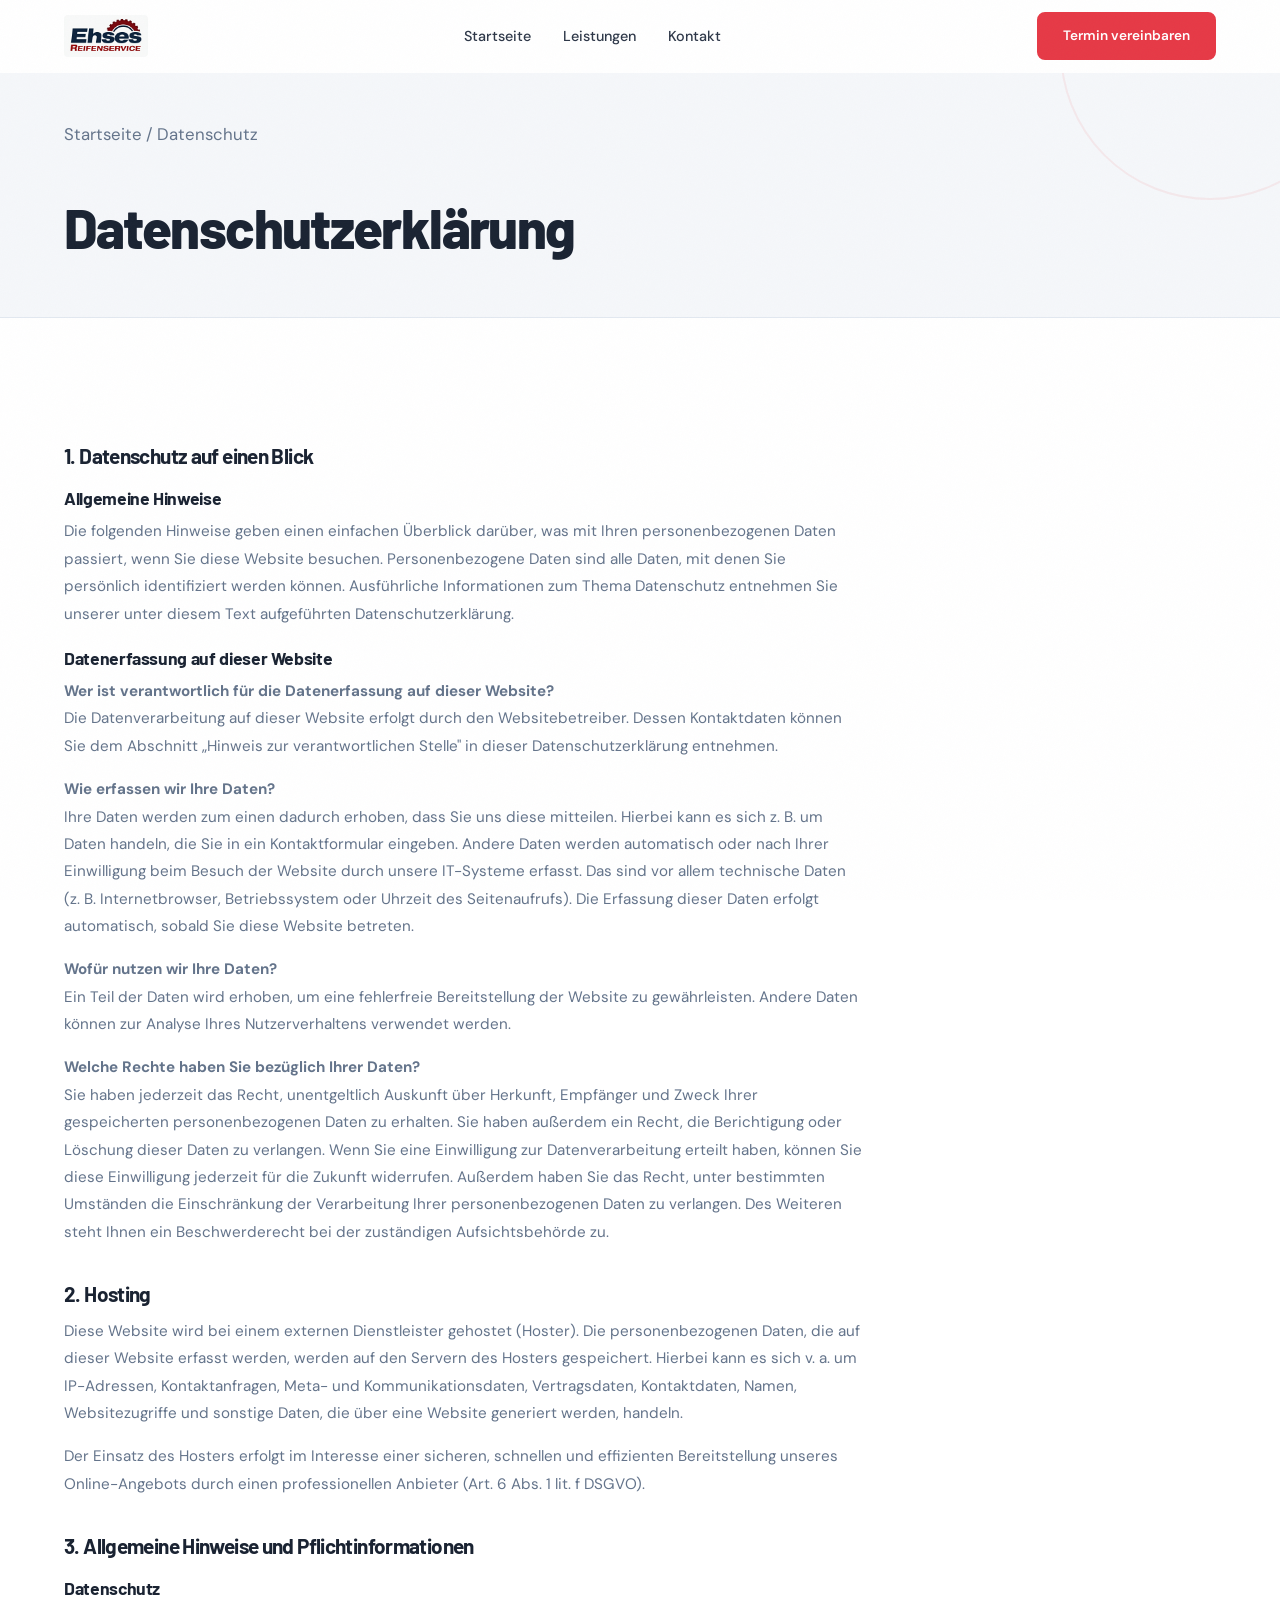
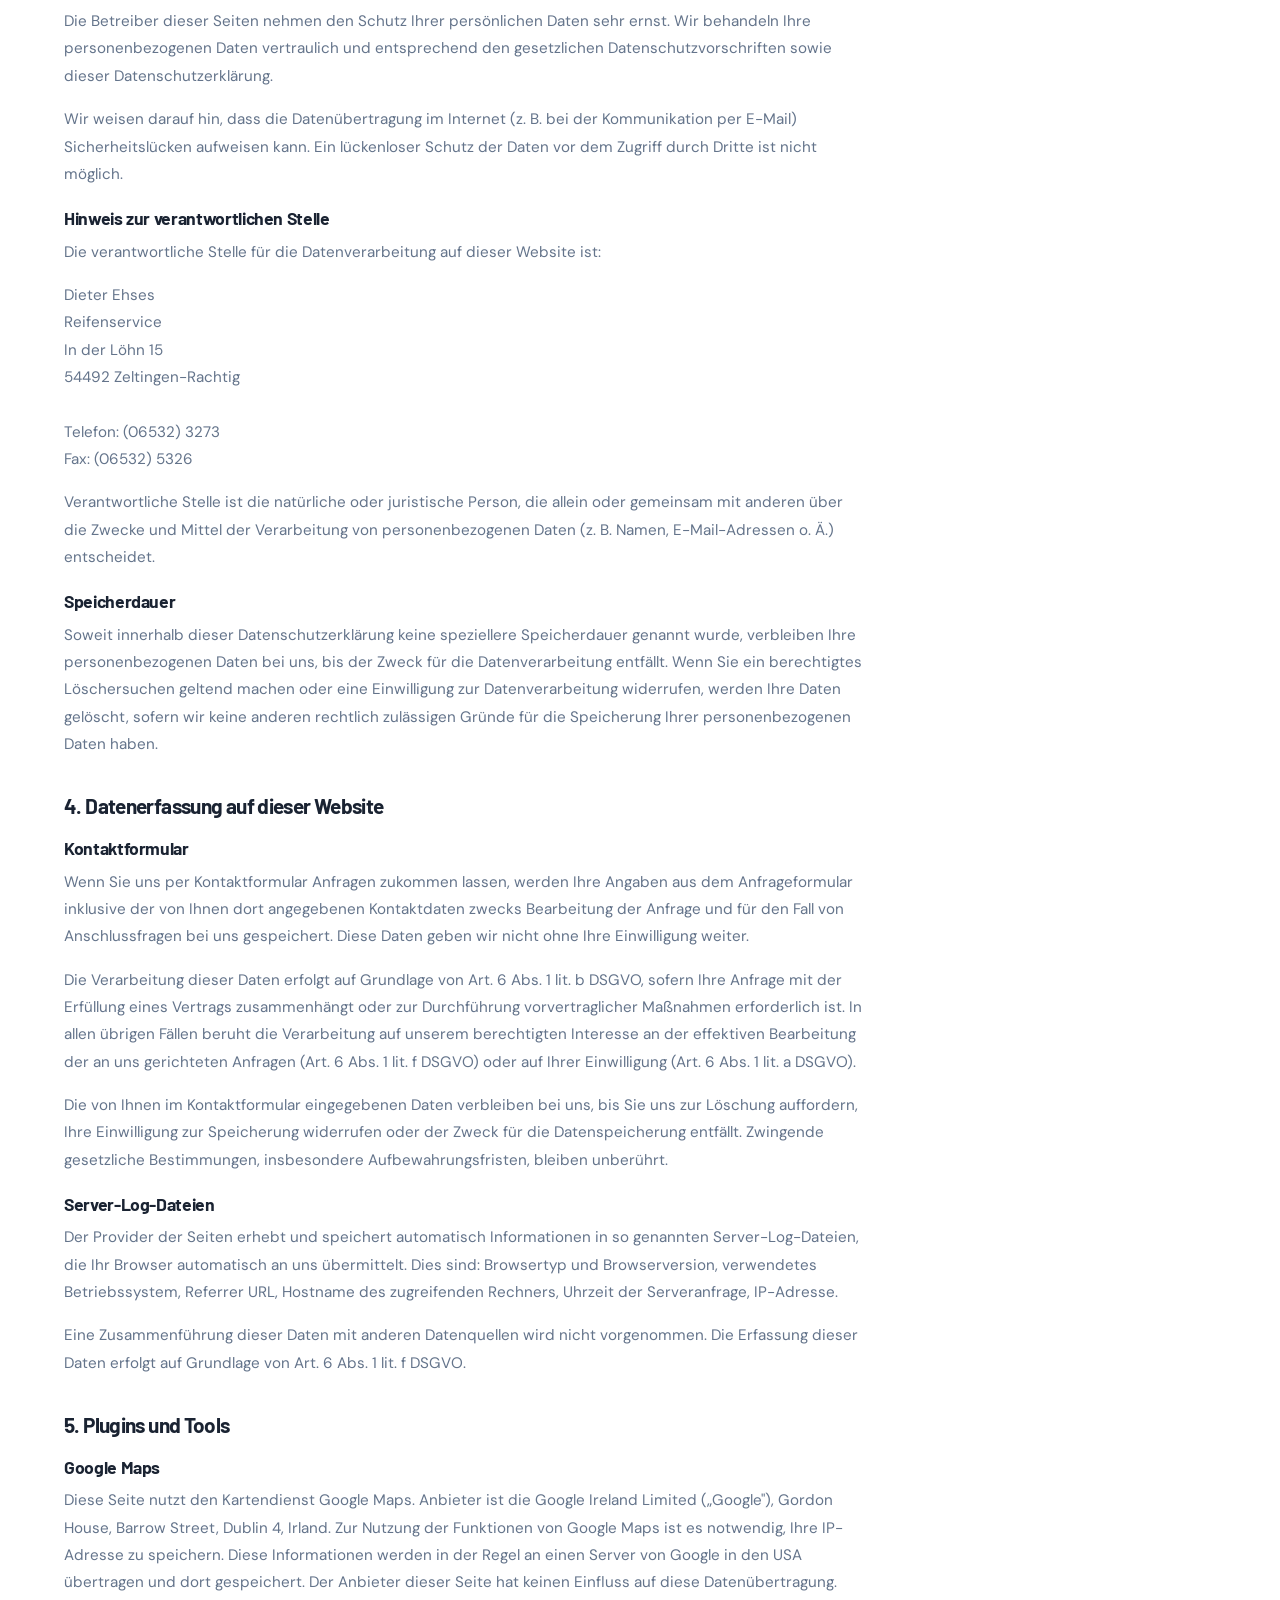
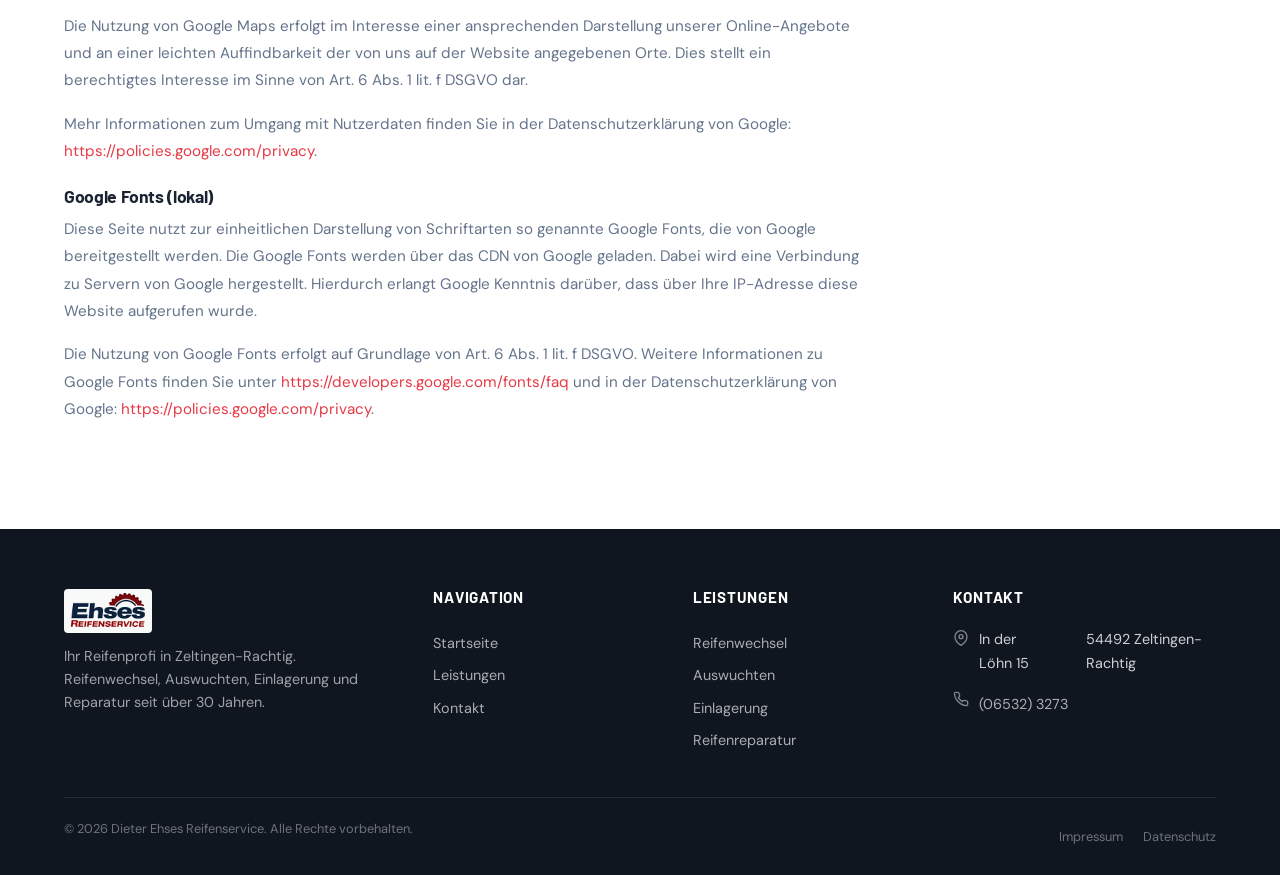
==== datenschutz.html @ b944e79a "UI polish: button shimmer, smooth FAQ accordion, back-to-top button, form focus states, CTA pulse, s" ====
<!DOCTYPE html>
<html lang="de">
<head>
    <meta charset="UTF-8">
    <meta name="viewport" content="width=device-width, initial-scale=1.0">
    <title>Datenschutz | Ehses Reifenservice</title>
    <meta name="description" content="Datenschutzerklärung von Ehses Reifenservice in Zeltingen-Rachtig.">
    <meta name="robots" content="noindex, follow">
    <link rel="canonical" href="https://ehses-reifenservice.vercel.app/datenschutz.html">
    <link rel="icon" type="image/png" href="images/ehses-reifenservice-favicon.png">
    <link rel="preconnect" href="https://fonts.googleapis.com">
    <link href="https://fonts.googleapis.com/css2?family=Barlow:wght@600;700;800&family=DM+Sans:ital,opsz,wght@0,9..40,300;0,9..40,400;0,9..40,500;0,9..40,600;0,9..40,700;1,9..40,400&display=swap" rel="stylesheet">
    <link rel="stylesheet" href="styles.css">
</head>
<body>
<div class="scroll-progress"></div>

<!-- Header -->
<header class="header" id="header">
    <div class="container">
        <a href="index.html" class="header-logo">
            <img src="images/ehses-reifenservice-logo.png" alt="Ehses Reifenservice" class="header-logo-img">
        </a>
        <nav class="nav" id="nav">
            <a href="index.html" class="nav-link">Startseite</a>
            <a href="leistungen.html" class="nav-link">Leistungen</a>
            <a href="kontakt.html" class="nav-link">Kontakt</a>
        </nav>
        <a href="kontakt.html" class="header-cta btn btn-accent">Termin vereinbaren</a>
        <button class="hamburger" id="hamburger" aria-label="Menü">
            <span></span><span></span><span></span>
        </button>
    </div>
</header>

<!-- Page Hero -->
<section class="page-hero">
    <div class="container">
        <p class="breadcrumb"><a href="index.html">Startseite</a> / Datenschutz</p>
        <span class="section-label">Rechtliches</span>
        <h1>Datenschutzerklärung</h1>
    </div>
</section>

<!-- Datenschutz Content -->
<section>
    <div class="container">
        <div class="legal-content fade-in">

            <h2>1. Datenschutz auf einen Blick</h2>
            <h3 style="font-size:1.1rem;margin-top:20px;">Allgemeine Hinweise</h3>
            <p>Die folgenden Hinweise geben einen einfachen Überblick darüber, was mit Ihren personenbezogenen Daten passiert, wenn Sie diese Website besuchen. Personenbezogene Daten sind alle Daten, mit denen Sie persönlich identifiziert werden können. Ausführliche Informationen zum Thema Datenschutz entnehmen Sie unserer unter diesem Text aufgeführten Datenschutzerklärung.</p>

            <h3 style="font-size:1.1rem;margin-top:20px;">Datenerfassung auf dieser Website</h3>
            <p><strong>Wer ist verantwortlich für die Datenerfassung auf dieser Website?</strong><br>
            Die Datenverarbeitung auf dieser Website erfolgt durch den Websitebetreiber. Dessen Kontaktdaten können Sie dem Abschnitt „Hinweis zur verantwortlichen Stelle" in dieser Datenschutzerklärung entnehmen.</p>
            <p><strong>Wie erfassen wir Ihre Daten?</strong><br>
            Ihre Daten werden zum einen dadurch erhoben, dass Sie uns diese mitteilen. Hierbei kann es sich z.&nbsp;B. um Daten handeln, die Sie in ein Kontaktformular eingeben. Andere Daten werden automatisch oder nach Ihrer Einwilligung beim Besuch der Website durch unsere IT-Systeme erfasst. Das sind vor allem technische Daten (z.&nbsp;B. Internetbrowser, Betriebssystem oder Uhrzeit des Seitenaufrufs). Die Erfassung dieser Daten erfolgt automatisch, sobald Sie diese Website betreten.</p>
            <p><strong>Wofür nutzen wir Ihre Daten?</strong><br>
            Ein Teil der Daten wird erhoben, um eine fehlerfreie Bereitstellung der Website zu gewährleisten. Andere Daten können zur Analyse Ihres Nutzerverhaltens verwendet werden.</p>
            <p><strong>Welche Rechte haben Sie bezüglich Ihrer Daten?</strong><br>
            Sie haben jederzeit das Recht, unentgeltlich Auskunft über Herkunft, Empfänger und Zweck Ihrer gespeicherten personenbezogenen Daten zu erhalten. Sie haben außerdem ein Recht, die Berichtigung oder Löschung dieser Daten zu verlangen. Wenn Sie eine Einwilligung zur Datenverarbeitung erteilt haben, können Sie diese Einwilligung jederzeit für die Zukunft widerrufen. Außerdem haben Sie das Recht, unter bestimmten Umständen die Einschränkung der Verarbeitung Ihrer personenbezogenen Daten zu verlangen. Des Weiteren steht Ihnen ein Beschwerderecht bei der zuständigen Aufsichtsbehörde zu.</p>

            <h2>2. Hosting</h2>
            <p>Diese Website wird bei einem externen Dienstleister gehostet (Hoster). Die personenbezogenen Daten, die auf dieser Website erfasst werden, werden auf den Servern des Hosters gespeichert. Hierbei kann es sich v.&nbsp;a. um IP-Adressen, Kontaktanfragen, Meta- und Kommunikationsdaten, Vertragsdaten, Kontaktdaten, Namen, Websitezugriffe und sonstige Daten, die über eine Website generiert werden, handeln.</p>
            <p>Der Einsatz des Hosters erfolgt im Interesse einer sicheren, schnellen und effizienten Bereitstellung unseres Online-Angebots durch einen professionellen Anbieter (Art. 6 Abs. 1 lit. f DSGVO).</p>

            <h2>3. Allgemeine Hinweise und Pflichtinformationen</h2>
            <h3 style="font-size:1.1rem;margin-top:20px;">Datenschutz</h3>
            <p>Die Betreiber dieser Seiten nehmen den Schutz Ihrer persönlichen Daten sehr ernst. Wir behandeln Ihre personenbezogenen Daten vertraulich und entsprechend den gesetzlichen Datenschutzvorschriften sowie dieser Datenschutzerklärung.</p>
            <p>Wir weisen darauf hin, dass die Datenübertragung im Internet (z.&nbsp;B. bei der Kommunikation per E-Mail) Sicherheitslücken aufweisen kann. Ein lückenloser Schutz der Daten vor dem Zugriff durch Dritte ist nicht möglich.</p>

            <h3 style="font-size:1.1rem;margin-top:20px;">Hinweis zur verantwortlichen Stelle</h3>
            <p>Die verantwortliche Stelle für die Datenverarbeitung auf dieser Website ist:</p>
            <p>
                Dieter Ehses<br>
                Reifenservice<br>
                In der Löhn 15<br>
                54492 Zeltingen-Rachtig<br><br>
                Telefon: (06532) 3273<br>
                Fax: (06532) 5326
            </p>
            <p>Verantwortliche Stelle ist die natürliche oder juristische Person, die allein oder gemeinsam mit anderen über die Zwecke und Mittel der Verarbeitung von personenbezogenen Daten (z.&nbsp;B. Namen, E-Mail-Adressen o. Ä.) entscheidet.</p>

            <h3 style="font-size:1.1rem;margin-top:20px;">Speicherdauer</h3>
            <p>Soweit innerhalb dieser Datenschutzerklärung keine speziellere Speicherdauer genannt wurde, verbleiben Ihre personenbezogenen Daten bei uns, bis der Zweck für die Datenverarbeitung entfällt. Wenn Sie ein berechtigtes Löschersuchen geltend machen oder eine Einwilligung zur Datenverarbeitung widerrufen, werden Ihre Daten gelöscht, sofern wir keine anderen rechtlich zulässigen Gründe für die Speicherung Ihrer personenbezogenen Daten haben.</p>

            <h2>4. Datenerfassung auf dieser Website</h2>
            <h3 style="font-size:1.1rem;margin-top:20px;">Kontaktformular</h3>
            <p>Wenn Sie uns per Kontaktformular Anfragen zukommen lassen, werden Ihre Angaben aus dem Anfrageformular inklusive der von Ihnen dort angegebenen Kontaktdaten zwecks Bearbeitung der Anfrage und für den Fall von Anschlussfragen bei uns gespeichert. Diese Daten geben wir nicht ohne Ihre Einwilligung weiter.</p>
            <p>Die Verarbeitung dieser Daten erfolgt auf Grundlage von Art. 6 Abs. 1 lit. b DSGVO, sofern Ihre Anfrage mit der Erfüllung eines Vertrags zusammenhängt oder zur Durchführung vorvertraglicher Maßnahmen erforderlich ist. In allen übrigen Fällen beruht die Verarbeitung auf unserem berechtigten Interesse an der effektiven Bearbeitung der an uns gerichteten Anfragen (Art. 6 Abs. 1 lit. f DSGVO) oder auf Ihrer Einwilligung (Art. 6 Abs. 1 lit. a DSGVO).</p>
            <p>Die von Ihnen im Kontaktformular eingegebenen Daten verbleiben bei uns, bis Sie uns zur Löschung auffordern, Ihre Einwilligung zur Speicherung widerrufen oder der Zweck für die Datenspeicherung entfällt. Zwingende gesetzliche Bestimmungen, insbesondere Aufbewahrungsfristen, bleiben unberührt.</p>

            <h3 style="font-size:1.1rem;margin-top:20px;">Server-Log-Dateien</h3>
            <p>Der Provider der Seiten erhebt und speichert automatisch Informationen in so genannten Server-Log-Dateien, die Ihr Browser automatisch an uns übermittelt. Dies sind: Browsertyp und Browserversion, verwendetes Betriebssystem, Referrer URL, Hostname des zugreifenden Rechners, Uhrzeit der Serveranfrage, IP-Adresse.</p>
            <p>Eine Zusammenführung dieser Daten mit anderen Datenquellen wird nicht vorgenommen. Die Erfassung dieser Daten erfolgt auf Grundlage von Art. 6 Abs. 1 lit. f DSGVO.</p>

            <h2>5. Plugins und Tools</h2>
            <h3 style="font-size:1.1rem;margin-top:20px;">Google Maps</h3>
            <p>Diese Seite nutzt den Kartendienst Google Maps. Anbieter ist die Google Ireland Limited („Google"), Gordon House, Barrow Street, Dublin 4, Irland. Zur Nutzung der Funktionen von Google Maps ist es notwendig, Ihre IP-Adresse zu speichern. Diese Informationen werden in der Regel an einen Server von Google in den USA übertragen und dort gespeichert. Der Anbieter dieser Seite hat keinen Einfluss auf diese Datenübertragung.</p>
            <p>Die Nutzung von Google Maps erfolgt im Interesse einer ansprechenden Darstellung unserer Online-Angebote und an einer leichten Auffindbarkeit der von uns auf der Website angegebenen Orte. Dies stellt ein berechtigtes Interesse im Sinne von Art. 6 Abs. 1 lit. f DSGVO dar.</p>
            <p>Mehr Informationen zum Umgang mit Nutzerdaten finden Sie in der Datenschutzerklärung von Google: <a href="https://policies.google.com/privacy" target="_blank" rel="noopener">https://policies.google.com/privacy</a>.</p>

            <h3 style="font-size:1.1rem;margin-top:20px;">Google Fonts (lokal)</h3>
            <p>Diese Seite nutzt zur einheitlichen Darstellung von Schriftarten so genannte Google Fonts, die von Google bereitgestellt werden. Die Google Fonts werden über das CDN von Google geladen. Dabei wird eine Verbindung zu Servern von Google hergestellt. Hierdurch erlangt Google Kenntnis darüber, dass über Ihre IP-Adresse diese Website aufgerufen wurde.</p>
            <p>Die Nutzung von Google Fonts erfolgt auf Grundlage von Art. 6 Abs. 1 lit. f DSGVO. Weitere Informationen zu Google Fonts finden Sie unter <a href="https://developers.google.com/fonts/faq" target="_blank" rel="noopener">https://developers.google.com/fonts/faq</a> und in der Datenschutzerklärung von Google: <a href="https://policies.google.com/privacy" target="_blank" rel="noopener">https://policies.google.com/privacy</a>.</p>

        </div>
    </div>
</section>

<!-- Footer -->
<footer class="footer">
    <div class="container">
        <div class="footer-grid">
            <div class="footer-col">
                <img src="images/ehses-reifenservice-logo.png" alt="Ehses Reifenservice" class="footer-logo-img">
                <p class="footer-about">Ihr Reifenprofi in Zeltingen-Rachtig. Reifenwechsel, Auswuchten, Einlagerung und Reparatur seit über 30 Jahren.</p>
            </div>
            <div class="footer-col">
                <h4>Navigation</h4>
                <a href="index.html">Startseite</a>
                <a href="leistungen.html">Leistungen</a>
                <a href="kontakt.html">Kontakt</a>
            </div>
            <div class="footer-col">
                <h4>Leistungen</h4>
                <a href="leistungen.html">Reifenwechsel</a>
                <a href="leistungen.html">Auswuchten</a>
                <a href="leistungen.html">Einlagerung</a>
                <a href="leistungen.html">Reifenreparatur</a>
            </div>
            <div class="footer-col footer-contact">
                <h4>Kontakt</h4>
                <p>
                    <svg xmlns="http://www.w3.org/2000/svg" width="16" height="16" viewBox="0 0 24 24" fill="none" stroke="currentColor" stroke-width="2"><path d="M21 10c0 7-9 13-9 13s-9-6-9-13a9 9 0 0 1 18 0z"/><circle cx="12" cy="10" r="3"/></svg>
                    In der Löhn 15<br><span style="margin-left:26px;">54492 Zeltingen-Rachtig</span>
                </p>
                <p>
                    <svg xmlns="http://www.w3.org/2000/svg" width="16" height="16" viewBox="0 0 24 24" fill="none" stroke="currentColor" stroke-width="2"><path d="M22 16.92v3a2 2 0 0 1-2.18 2 19.79 19.79 0 0 1-8.63-3.07 19.5 19.5 0 0 1-6-6 19.79 19.79 0 0 1-3.07-8.67A2 2 0 0 1 4.11 2h3a2 2 0 0 1 2 1.72 12.84 12.84 0 0 0 .7 2.81 2 2 0 0 1-.45 2.11L8.09 9.91a16 16 0 0 0 6 6l1.27-1.27a2 2 0 0 1 2.11-.45 12.84 12.84 0 0 0 2.81.7A2 2 0 0 1 22 16.92z"/></svg>
                    <a href="tel:065323273" style="color: rgba(255,255,255,0.65);">(06532) 3273</a>
                </p>
            </div>
        </div>
        <div class="footer-bottom">
            <p>&copy; 2026 Dieter Ehses Reifenservice. Alle Rechte vorbehalten.</p>
            <div class="footer-legal">
                <a href="impressum.html">Impressum</a>
                <a href="datenschutz.html">Datenschutz</a>
            </div>
        </div>
    </div>
</footer>

<!-- Back to Top -->
<button class="back-to-top" id="backToTop" aria-label="Nach oben scrollen">
    <svg xmlns="http://www.w3.org/2000/svg" width="22" height="22" viewBox="0 0 24 24" fill="none" stroke="currentColor" stroke-width="2.5" stroke-linecap="round" stroke-linejoin="round"><polyline points="18 15 12 9 6 15"/></svg>
</button>

<script src="script.js"></script>
</body>
</html>
---- styles.css ----
/* ============================================
   Dieter Ehses Reifenservice | styles.css
   Design Vibe: High-Performance (Automotive)
   ============================================ */

/* 1. Reset & Base */
*, *::before, *::after { box-sizing: border-box; margin: 0; padding: 0; }
html { scroll-behavior: smooth; }
body { font-family: var(--font-body); color: var(--text); line-height: 1.7; background: var(--white); -webkit-font-smoothing: antialiased; }
img { max-width: 100%; height: auto; display: block; }
a { color: var(--accent); text-decoration: none; transition: color 0.3s cubic-bezier(0.25, 0.46, 0.45, 0.94); }
a:hover { color: var(--accent-hover); }
ul, ol { list-style: none; }

/* 2. CSS Variables */
:root {
    --primary: #1a2332;
    --primary-dark: #0f1620;
    --primary-light: #2a3a50;
    --accent: #e63946;
    --accent-hover: #c62d39;
    --accent-light: rgba(230, 57, 70, 0.1);
    --secondary: #4a90d9;
    --secondary-light: rgba(74, 144, 217, 0.1);

    --light-bg: #f5f7fa;
    --white: #ffffff;
    --text: #2d3748;
    --text-light: #64748b;
    --text-muted: #94a3b8;
    --border: #e2e8f0;

    /* Layered, color-tinted shadows */
    --shadow-sm: 0 1px 3px rgba(26,35,50,0.06), 0 4px 12px rgba(26,35,50,0.04);
    --shadow-md: 0 4px 12px rgba(26,35,50,0.08), 0 16px 40px rgba(26,35,50,0.06);
    --shadow-lg: 0 8px 24px rgba(26,35,50,0.1), 0 24px 64px rgba(26,35,50,0.08);
    --shadow-accent: 0 4px 16px rgba(230, 57, 70, 0.2), 0 12px 40px rgba(230, 57, 70, 0.12);

    --radius-sm: 4px;
    --radius-md: 8px;
    --radius-lg: 12px;

    --section-padding: 90px;

    /* Spring-style easing */
    --ease-spring: cubic-bezier(0.175, 0.885, 0.32, 1.275);
    --ease-smooth: cubic-bezier(0.25, 0.46, 0.45, 0.94);
    --ease-out: cubic-bezier(0.22, 1, 0.36, 1);

    --font-heading: 'Barlow', sans-serif;
    --font-body: 'DM Sans', sans-serif;
}

/* Subtle grain overlay */
body::after {
    content: '';
    position: fixed;
    inset: 0;
    pointer-events: none;
    z-index: 9999;
    opacity: 0.025;
    background-image: url("data:image/svg+xml,%3Csvg viewBox='0 0 256 256' xmlns='http://www.w3.org/2000/svg'%3E%3Cfilter id='n'%3E%3CfeTurbulence type='fractalNoise' baseFrequency='0.85' numOctaves='4' stitchTiles='stitch'/%3E%3C/filter%3E%3Crect width='100%25' height='100%25' filter='url(%23n)'/%3E%3C/svg%3E");
    background-size: 256px 256px;
}

/* 3. Typography */
h1, h2, h3, h4, h5, h6 {
    font-family: var(--font-heading);
    color: var(--primary);
    line-height: 1.15;
    font-weight: 700;
    letter-spacing: -0.03em;
}
h1 { font-size: clamp(2.2rem, 5vw, 3.4rem); font-weight: 800; }
h2 { font-size: clamp(1.7rem, 3.5vw, 2.5rem); margin-bottom: 16px; }
h3 { font-size: clamp(1.15rem, 2vw, 1.45rem); margin-bottom: 10px; letter-spacing: -0.02em; }
p { margin-bottom: 16px; }
.section-label {
    display: inline-block;
    font-family: var(--font-body);
    font-size: 0.78rem;
    font-weight: 700;
    text-transform: uppercase;
    letter-spacing: 0.14em;
    color: var(--accent);
    margin-bottom: 10px;
}
.section-title { margin-bottom: 16px; }
.section-subtitle { color: var(--text-light); max-width: 600px; margin: 0 auto; font-size: 1.05rem; }

/* 4. Layout */
.container { max-width: 1200px; margin: 0 auto; padding: 0 24px; }
.section-header { text-align: center; margin-bottom: 50px; }

/* 5. Buttons & Forms */
.btn {
    display: inline-flex;
    align-items: center;
    justify-content: center;
    padding: 14px 32px;
    font-family: var(--font-body);
    font-size: 0.95rem;
    font-weight: 600;
    border-radius: var(--radius-md);
    border: 2px solid transparent;
    cursor: pointer;
    transition: transform 0.5s var(--ease-smooth), box-shadow 0.5s var(--ease-smooth), background 0.4s ease, border-color 0.4s ease, color 0.4s ease;
    text-decoration: none;
    gap: 8px;
}
.btn:focus-visible {
    outline: 3px solid var(--accent);
    outline-offset: 3px;
}
.btn-accent {
    background: var(--accent);
    color: #fff;
    border-color: var(--accent);
    position: relative;
    overflow: hidden;
}
/* Shimmer sweep on hover */
.btn-accent::after {
    content: '';
    position: absolute;
    top: 0;
    left: -100%;
    width: 60%;
    height: 100%;
    background: linear-gradient(90deg, transparent, rgba(255,255,255,0.2), transparent);
    transition: none;
    pointer-events: none;
}
.btn-accent:hover::after {
    animation: btnShimmer 0.6s ease forwards;
}
@keyframes btnShimmer {
    from { left: -100%; }
    to { left: 150%; }
}
.btn-accent:hover {
    background: var(--accent-hover);
    border-color: var(--accent-hover);
    color: #fff;
    transform: translateY(-3px);
    box-shadow: var(--shadow-accent);
}
.btn-accent:active { transform: translateY(-1px); }
.btn-outline {
    background: transparent;
    color: var(--primary);
    border-color: var(--border);
}
.btn-outline:hover {
    border-color: var(--primary);
    background: var(--primary);
    color: #fff;
    transform: translateY(-2px);
    box-shadow: var(--shadow-md);
}
.btn-outline:active { transform: translateY(0); }
.btn-white {
    background: #fff;
    color: var(--primary);
    border-color: #fff;
}
.btn-white:hover {
    background: var(--light-bg);
    transform: translateY(-3px);
    color: var(--primary);
    box-shadow: 0 8px 30px rgba(255,255,255,0.2);
}
.btn-white:active { transform: translateY(-1px); }

input, textarea, select {
    font-family: var(--font-body);
    font-size: 0.95rem;
    padding: 12px 16px;
    border: 1px solid var(--border);
    border-radius: var(--radius-md);
    background: var(--white);
    color: var(--text);
    transition: border-color 0.3s ease, box-shadow 0.3s ease;
    width: 100%;
}
input:focus, textarea:focus, select:focus {
    outline: none;
    border-color: var(--accent);
    box-shadow: 0 0 0 3px var(--accent-light);
}
input:focus-visible, textarea:focus-visible, select:focus-visible {
    outline: 2px solid var(--accent);
    outline-offset: 1px;
}
textarea { resize: vertical; min-height: 130px; }
.form-group { margin-bottom: 20px; }
.form-group label {
    display: block;
    font-size: 0.85rem;
    font-weight: 600;
    color: var(--primary);
    margin-bottom: 6px;
}

/* 6. Header & Navigation */
.header {
    position: fixed;
    top: 0;
    left: 0;
    right: 0;
    z-index: 100;
    background: rgba(255,255,255,0.97);
    backdrop-filter: blur(10px);
    -webkit-backdrop-filter: blur(10px);
    transition: border-color 0.3s ease, box-shadow 0.3s ease;
    border-bottom: 1px solid transparent;
}
.header.scrolled {
    border-bottom-color: var(--border);
    box-shadow: var(--shadow-sm);
}
.header .container {
    display: flex;
    align-items: center;
    justify-content: space-between;
    height: 72px;
}
.header-logo { display: flex; align-items: center; gap: 10px; text-decoration: none; }
.header-logo-img {
    height: 42px;
    width: auto;
    border-radius: 4px;
    transition: transform 0.5s var(--ease-smooth);
}
.header-logo:hover .header-logo-img { transform: scale(1.04); }
.header-logo-text {
    font-family: var(--font-heading);
    font-weight: 700;
    font-size: 1.15rem;
    color: var(--primary);
    line-height: 1.2;
}
.header-logo-text span {
    display: block;
    font-size: 0.7rem;
    font-weight: 500;
    color: var(--text-light);
    text-transform: uppercase;
    letter-spacing: 0.08em;
}
.nav { display: flex; align-items: center; gap: 32px; }
.nav-link {
    font-size: 0.9rem;
    font-weight: 500;
    color: var(--text);
    text-decoration: none;
    position: relative;
    padding: 4px 0;
    transition: color 0.3s ease;
}
.nav-link::after {
    content: '';
    position: absolute;
    bottom: -2px;
    left: 0;
    width: 0;
    height: 2px;
    background: var(--accent);
    transition: width 0.4s var(--ease-out);
}
.nav-link:hover::after, .nav-link.active::after { width: 100%; }
.nav-link:hover { color: var(--primary); }
.nav-link.active { color: var(--primary); font-weight: 600; }
.nav-link:focus-visible { outline: 2px solid var(--accent); outline-offset: 4px; border-radius: 2px; }

.header-cta { font-size: 0.85rem; padding: 10px 24px; }

.hamburger {
    display: none;
    flex-direction: column;
    justify-content: center;
    gap: 5px;
    width: 44px;
    height: 44px;
    padding: 10px;
    background: none;
    border: none;
    cursor: pointer;
    z-index: 110;
}
.hamburger:focus-visible { outline: 2px solid var(--accent); outline-offset: 2px; border-radius: 4px; }
.hamburger span {
    display: block;
    width: 24px;
    height: 2px;
    background: var(--primary);
    transition: transform 0.4s var(--ease-smooth), opacity 0.3s ease;
    border-radius: 2px;
}
.hamburger.active span:nth-child(1) { transform: rotate(45deg) translate(5px, 5px); }
.hamburger.active span:nth-child(2) { opacity: 0; }
.hamburger.active span:nth-child(3) { transform: rotate(-45deg) translate(5px, -5px); }

/* 7. Footer */
.footer {
    background: var(--primary-dark);
    color: rgba(255,255,255,0.8);
    padding: 60px 0 0;
}
.footer h4 {
    color: #fff;
    font-size: 0.95rem;
    margin-bottom: 20px;
    text-transform: uppercase;
    letter-spacing: 0.05em;
}
.footer-grid {
    display: grid;
    grid-template-columns: 1.5fr 1fr 1fr 1.2fr;
    gap: 40px;
    padding-bottom: 40px;
}
.footer-col a {
    display: block;
    color: rgba(255,255,255,0.65);
    font-size: 0.9rem;
    padding: 4px 0;
    transition: color 0.4s ease, transform 0.4s var(--ease-smooth);
}
.footer-col a:hover { color: #fff; transform: translateX(3px); }
.footer-col a:focus-visible { outline: 2px solid var(--accent); outline-offset: 2px; border-radius: 2px; }
.footer-logo-img {
    height: 44px;
    width: auto;
    margin-bottom: 12px;
    border-radius: 4px;
}
.footer-logo-text {
    font-family: var(--font-heading);
    font-weight: 700;
    font-size: 1.2rem;
    color: #fff;
    margin-bottom: 12px;
}
.footer-logo-text span {
    display: block;
    font-size: 0.7rem;
    font-weight: 500;
    color: rgba(255,255,255,0.5);
    text-transform: uppercase;
    letter-spacing: 0.08em;
}
.footer-about {
    font-size: 0.9rem;
    color: rgba(255,255,255,0.6);
    line-height: 1.6;
    margin-bottom: 20px;
}
.footer-contact p {
    font-size: 0.9rem;
    margin-bottom: 12px;
    display: flex;
    align-items: flex-start;
    gap: 10px;
}
.footer-contact svg { flex-shrink: 0; margin-top: 3px; opacity: 0.6; }
.footer-bottom {
    border-top: 1px solid rgba(255,255,255,0.1);
    padding: 20px 0;
    display: flex;
    justify-content: space-between;
    align-items: center;
    font-size: 0.8rem;
    color: rgba(255,255,255,0.4);
}
.footer-legal { display: flex; gap: 20px; }
.footer-legal a { color: rgba(255,255,255,0.4); font-size: 0.8rem; padding: 0; }
.footer-legal a:hover { color: rgba(255,255,255,0.8); transform: none; }

/* 8. Shared Components */

/* Hero */
.hero {
    padding: 160px 0 100px;
    background: linear-gradient(135deg, var(--primary) 0%, var(--primary-light) 100%);
    position: relative;
    overflow: hidden;
}
.hero::before {
    content: '';
    position: absolute;
    inset: 0;
    background: url('images/ehses-reifenservice-hero.jpg') center/cover no-repeat;
    opacity: 0.2;
}
/* Radial gradient glow behind hero content */
.hero::after {
    content: '';
    position: absolute;
    width: 600px;
    height: 600px;
    background: radial-gradient(circle, rgba(230, 57, 70, 0.15) 0%, transparent 70%);
    top: 20%;
    left: -10%;
    pointer-events: none;
}
.hero .container { position: relative; z-index: 2; }
.hero-content { max-width: 680px; }
.hero h1 { color: #fff; margin-bottom: 20px; line-height: 1.1; font-weight: 800; }
.hero h1 em {
    font-style: normal;
    color: var(--accent);
    position: relative;
    display: inline-block;
}
/* Accent underline on hero emphasis */
.hero h1 em::after {
    content: '';
    position: absolute;
    bottom: 2px;
    left: 0;
    width: 100%;
    height: 4px;
    background: var(--accent);
    opacity: 0.4;
    border-radius: 2px;
}
.hero-sub { color: rgba(255,255,255,0.85); font-size: 1.05rem; margin-bottom: 32px; max-width: 480px; }
.hero-actions { display: flex; gap: 16px; flex-wrap: wrap; }

/* Trust Bar */
.trust-bar {
    background: var(--white);
    padding: 24px 0;
    border-bottom: 1px solid var(--border);
}
.trust-bar .container {
    display: flex;
    align-items: center;
    justify-content: center;
    gap: 40px;
    flex-wrap: wrap;
}
.trust-item {
    display: flex;
    align-items: center;
    gap: 10px;
    font-size: 0.9rem;
    color: var(--text-light);
    font-weight: 500;
}
.trust-item svg { color: var(--accent); flex-shrink: 0; }
.trust-item strong { color: var(--primary); }

/* Page Hero (inner pages) */
.page-hero {
    background: var(--light-bg);
    padding: 120px 0 50px;
    border-bottom: 1px solid var(--border);
    position: relative;
    overflow: hidden;
}
/* Decorative geometric element */
.page-hero::after {
    content: '';
    position: absolute;
    width: 300px;
    height: 300px;
    border: 2px solid rgba(230, 57, 70, 0.08);
    border-radius: 50%;
    top: -100px;
    right: -80px;
    pointer-events: none;
}
.page-hero h1 { margin-bottom: 8px; }
.page-hero p { color: var(--text-light); font-size: 1.05rem; }
.breadcrumb {
    font-family: var(--font-body);
    font-size: 0.85rem;
    color: var(--text-muted);
    margin-bottom: 12px;
    display: block;
}
.breadcrumb a { color: var(--text-light); }
.breadcrumb a:hover { color: var(--accent); }

/* Service Cards */
.services-grid {
    display: grid;
    grid-template-columns: repeat(4, 1fr);
    gap: 24px;
}
.service-card {
    background: var(--white);
    border: 1px solid var(--border);
    border-radius: var(--radius-lg);
    padding: 32px 24px;
    text-align: center;
    transition: transform 0.55s var(--ease-smooth), box-shadow 0.55s var(--ease-smooth), border-color 0.4s ease;
    position: relative;
}
/* Top accent line on card hover */
.service-card::before {
    content: '';
    position: absolute;
    top: 0;
    left: 50%;
    transform: translateX(-50%) scaleX(0);
    width: 60%;
    height: 3px;
    background: var(--accent);
    border-radius: 0 0 3px 3px;
    transition: transform 0.55s var(--ease-smooth);
}
.service-card:hover::before { transform: translateX(-50%) scaleX(1); }
.service-card:hover {
    border-color: rgba(230, 57, 70, 0.2);
    box-shadow: var(--shadow-lg);
    transform: translateY(-6px);
}
.service-icon {
    width: 60px;
    height: 60px;
    border-radius: 50%;
    background: var(--accent-light);
    display: flex;
    align-items: center;
    justify-content: center;
    margin: 0 auto 20px;
    color: var(--accent);
    transition: transform 0.55s var(--ease-smooth), background 0.4s ease;
}
.service-card:hover .service-icon {
    transform: scale(1.08) rotate(-3deg);
    background: var(--accent);
    color: #fff;
}
.service-card h3 { font-size: 1.05rem; margin-bottom: 8px; }
.service-card p { font-size: 0.9rem; color: var(--text-light); margin-bottom: 0; }

/* About Teaser */
.about-grid {
    display: grid;
    grid-template-columns: 1fr 1fr;
    gap: 60px;
    align-items: center;
}
.about-image {
    position: relative;
    border-radius: var(--radius-lg);
    overflow: hidden;
}
.about-image img {
    border-radius: var(--radius-lg);
    width: 100%;
    object-fit: cover;
    aspect-ratio: 4/3;
    transition: transform 0.6s var(--ease-smooth);
}
/* Gradient overlay on images */
.about-image::after {
    content: '';
    position: absolute;
    inset: 0;
    background: linear-gradient(to top, rgba(26,35,50,0.35) 0%, transparent 50%);
    border-radius: var(--radius-lg);
    pointer-events: none;
}
.about-image:hover img { transform: scale(1.03); }

/* Stats */
.stats {
    background: var(--primary);
    padding: 60px 0;
    position: relative;
    overflow: hidden;
}
/* Decorative diagonal stripe */
.stats::before {
    content: '';
    position: absolute;
    width: 200%;
    height: 2px;
    background: linear-gradient(90deg, transparent, rgba(230, 57, 70, 0.3), transparent);
    top: 0;
    left: -50%;
    transform: rotate(-2deg);
}
.stats-grid {
    display: grid;
    grid-template-columns: repeat(4, 1fr);
    gap: 30px;
    text-align: center;
}
.stat-item { position: relative; }
/* Vertical divider between stats */
.stat-item:not(:last-child)::after {
    content: '';
    position: absolute;
    right: -15px;
    top: 20%;
    height: 60%;
    width: 1px;
    background: rgba(255,255,255,0.12);
}
.stat-number {
    display: block;
    font-family: var(--font-heading);
    font-size: 2.8rem;
    font-weight: 800;
    color: #fff;
    line-height: 1;
    margin-bottom: 8px;
    letter-spacing: -0.03em;
}
.stat-label {
    font-family: var(--font-body);
    font-size: 0.85rem;
    color: rgba(255,255,255,0.6);
    text-transform: uppercase;
    letter-spacing: 0.05em;
}

/* Testimonials */
.testimonials-grid {
    display: grid;
    grid-template-columns: repeat(3, 1fr);
    gap: 24px;
}
.testimonial-card {
    background: var(--white);
    border: 1px solid var(--border);
    border-radius: var(--radius-lg);
    padding: 32px;
    transition: transform 0.55s var(--ease-smooth), box-shadow 0.55s var(--ease-smooth);
    position: relative;
}
/* Large quote mark decoration */
.testimonial-card::before {
    content: '\201C';
    position: absolute;
    top: 16px;
    right: 24px;
    font-size: 4rem;
    font-family: var(--font-heading);
    color: var(--accent);
    opacity: 0.1;
    line-height: 1;
    pointer-events: none;
}
.testimonial-card::after {
    content: '';
    position: absolute;
    top: 0;
    left: 0;
    width: 4px;
    height: 100%;
    background: var(--accent);
    border-radius: var(--radius-lg) 0 0 var(--radius-lg);
    transform: scaleY(0);
    transform-origin: bottom;
    transition: transform 0.5s var(--ease-out);
}
.testimonial-card:hover::after { transform: scaleY(1); }
.testimonial-card:hover {
    transform: translateY(-4px);
    box-shadow: var(--shadow-md);
}
.testimonial-stars { color: #f59e0b; font-size: 1.1rem; margin-bottom: 16px; letter-spacing: 2px; }
.testimonial-text { font-size: 0.95rem; color: var(--text); margin-bottom: 20px; font-style: italic; line-height: 1.7; }
.testimonial-author { font-weight: 600; font-size: 0.9rem; color: var(--primary); }
.testimonial-source { font-size: 0.8rem; color: var(--text-muted); }

/* CTA Section */
.cta-section {
    background: var(--primary);
    color: #fff;
    text-align: center;
    padding: var(--section-padding) 0;
    position: relative;
    overflow: hidden;
}
/* Radial glow on CTA */
.cta-section::before {
    content: '';
    position: absolute;
    width: 500px;
    height: 500px;
    background: radial-gradient(circle, rgba(230, 57, 70, 0.12) 0%, transparent 70%);
    top: -200px;
    right: -100px;
    pointer-events: none;
}
.cta-section h2 { color: #fff; font-size: clamp(1.6rem, 3.5vw, 2.4rem); margin-bottom: 16px; position: relative; }
.cta-section p { color: rgba(255,255,255,0.8); max-width: 600px; margin: 0 auto 30px; position: relative; }

/* Service Detail (Leistungen page) */
.service-detail { padding: 80px 0; }
.service-detail:nth-child(even) { background: var(--light-bg); }
.service-detail-grid {
    display: grid;
    grid-template-columns: 1fr 1fr;
    gap: 60px;
    align-items: center;
}
.service-detail:nth-child(even) .service-detail-grid { direction: rtl; }
.service-detail:nth-child(even) .service-detail-grid > * { direction: ltr; }
.service-detail-text .section-label { margin-bottom: 8px; }
.service-detail-text h2 { margin-bottom: 16px; }
.service-detail-text p { color: var(--text-light); margin-bottom: 20px; }
.check-list { margin-bottom: 24px; }
.check-list li {
    padding: 8px 0 8px 28px;
    position: relative;
    font-size: 0.95rem;
    color: var(--text);
}
.check-list li::before {
    content: '';
    position: absolute;
    left: 0;
    top: 14px;
    width: 16px;
    height: 16px;
    border-radius: 50%;
    background: var(--accent-light);
    border: 2px solid var(--accent);
}
.check-list li::after {
    content: '';
    position: absolute;
    left: 4px;
    top: 18px;
    width: 5px;
    height: 8px;
    border: solid var(--accent);
    border-width: 0 2px 2px 0;
    transform: rotate(45deg);
}
.service-detail-image {
    position: relative;
    border-radius: var(--radius-lg);
    overflow: hidden;
}
.service-detail-image img {
    border-radius: var(--radius-lg);
    width: 100%;
    object-fit: cover;
    aspect-ratio: 4/3;
    transition: transform 0.6s var(--ease-smooth);
}
/* Gradient overlay on service images */
.service-detail-image::after {
    content: '';
    position: absolute;
    inset: 0;
    background: linear-gradient(to top, rgba(26,35,50,0.3) 0%, transparent 40%);
    border-radius: var(--radius-lg);
    pointer-events: none;
    transition: opacity 0.3s ease;
}
.service-detail-image:hover img { transform: scale(1.04); }
.service-detail-image:hover::after { opacity: 0.5; }
.service-detail-image .img-placeholder {
    width: 100%;
    aspect-ratio: 4/3;
    border-radius: var(--radius-lg);
    background: var(--light-bg);
    border: 2px dashed var(--border);
    display: flex;
    align-items: center;
    justify-content: center;
    color: var(--text-muted);
    font-size: 0.9rem;
}

/* Process Steps */
.process-steps {
    display: grid;
    grid-template-columns: repeat(4, 1fr);
    gap: 30px;
    counter-reset: step;
    position: relative;
}
/* Connecting line between steps */
.process-steps::before {
    content: '';
    position: absolute;
    top: 28px;
    left: calc(12.5% + 28px);
    right: calc(12.5% + 28px);
    height: 2px;
    background: linear-gradient(90deg, var(--accent), rgba(230, 57, 70, 0.3), var(--accent), rgba(230, 57, 70, 0.3), var(--accent));
}
.process-step {
    text-align: center;
    position: relative;
}
.step-number {
    display: inline-flex;
    align-items: center;
    justify-content: center;
    width: 56px;
    height: 56px;
    border-radius: 50%;
    background: var(--accent);
    color: #fff;
    font-family: var(--font-heading);
    font-weight: 700;
    font-size: 1.3rem;
    margin-bottom: 16px;
    position: relative;
    z-index: 1;
    box-shadow: 0 4px 16px rgba(230, 57, 70, 0.3);
    transition: transform 0.5s var(--ease-smooth);
}
.process-step:hover .step-number { transform: scale(1.08); }
.process-step h3 { font-size: 1rem; margin-bottom: 8px; }
.process-step p { font-size: 0.85rem; color: var(--text-light); margin-bottom: 0; }

/* Contact Grid */
.contact-grid {
    display: grid;
    grid-template-columns: 1.2fr 0.8fr;
    gap: 60px;
}
.contact-info h3 { margin-bottom: 24px; }
.info-card {
    display: flex;
    align-items: flex-start;
    gap: 16px;
    transition: transform 0.5s var(--ease-smooth);
}
.info-card:hover { transform: translateX(3px); }
.info-card .icon {
    width: 44px;
    height: 44px;
    border-radius: 50%;
    background: var(--accent-light);
    display: flex;
    align-items: center;
    justify-content: center;
    flex-shrink: 0;
    color: var(--accent);
    transition: transform 0.5s var(--ease-smooth), background 0.4s ease;
}
.info-card:hover .icon { transform: scale(1.06); background: var(--accent); color: #fff; }
.info-card h4 { font-size: 0.9rem; margin-bottom: 4px; }
.info-card p { font-size: 0.9rem; color: var(--text-light); }

/* Legal Content */
.legal-content { padding: var(--section-padding) 0; max-width: 800px; }
.legal-content h2 { font-size: 1.3rem; margin-top: 36px; margin-bottom: 12px; }
.legal-content p { font-size: 0.95rem; color: var(--text-light); line-height: 1.8; }
.legal-content a { color: var(--accent); }
.legal-content a:hover { text-decoration: underline; }

/* FAQ with smooth height animation */
.faq-list { max-width: 800px; margin: 0 auto; }
.faq-item {
    background: var(--white);
    border: 1px solid var(--border);
    border-radius: var(--radius-lg);
    margin-bottom: 12px;
    transition: border-color 0.4s ease, box-shadow 0.4s ease;
}
.faq-item[open] {
    border-color: rgba(230, 57, 70, 0.2);
    box-shadow: var(--shadow-sm);
}
.faq-item summary {
    padding: 20px 24px;
    font-family: var(--font-heading);
    font-weight: 600;
    font-size: 1.05rem;
    color: var(--primary);
    cursor: pointer;
    display: flex;
    align-items: center;
    justify-content: space-between;
    gap: 16px;
    list-style: none;
    transition: color 0.3s ease;
    user-select: none;
}
.faq-item summary::-webkit-details-marker { display: none; }
.faq-item summary::after {
    content: '';
    width: 20px;
    height: 20px;
    flex-shrink: 0;
    background: var(--accent-light);
    border-radius: 50%;
    position: relative;
    transition: transform 0.4s var(--ease-smooth), background 0.3s ease;
}
/* Plus icon via pseudo-elements on summary */
.faq-item summary::after {
    content: '+';
    font-size: 1.3rem;
    font-weight: 400;
    color: var(--accent);
    display: flex;
    align-items: center;
    justify-content: center;
    width: 32px;
    height: 32px;
    background: var(--accent-light);
    border-radius: 50%;
    transition: transform 0.4s var(--ease-smooth), background 0.3s ease, color 0.3s ease;
}
.faq-item[open] summary::after {
    transform: rotate(45deg);
    background: var(--accent);
    color: #fff;
}
.faq-item summary:hover { color: var(--accent); }
.faq-item summary:hover::after { background: var(--accent); color: #fff; }
/* Smooth open/close via grid rows */
.faq-answer {
    display: grid;
    grid-template-rows: 0fr;
    transition: grid-template-rows 0.4s var(--ease-out), padding 0.4s var(--ease-out);
    padding: 0 24px;
}
.faq-item[open] .faq-answer {
    grid-template-rows: 1fr;
    padding: 0 24px 20px;
}
.faq-answer-inner {
    overflow: hidden;
}
.faq-answer p {
    font-size: 0.95rem;
    color: var(--text-light);
    line-height: 1.8;
    margin-bottom: 0;
}
.faq-answer a { color: var(--accent); font-weight: 500; }
.faq-answer a:hover { text-decoration: underline; }

/* 9. Animations */

/* Staggered fade-in with slide */
.fade-in {
    opacity: 0;
    transform: translateY(40px);
    transition: opacity 0.7s var(--ease-out), transform 0.7s var(--ease-out);
}
.fade-in.visible {
    opacity: 1;
    transform: translateY(0);
}
/* Staggered children inside .fade-in grids */
.fade-in.visible .service-card,
.fade-in.visible .testimonial-card,
.fade-in.visible .process-step,
.fade-in.visible .stat-item {
    animation: staggerSlideUp 0.6s var(--ease-out) both;
}
.fade-in.visible .service-card:nth-child(1),
.fade-in.visible .testimonial-card:nth-child(1),
.fade-in.visible .process-step:nth-child(1),
.fade-in.visible .stat-item:nth-child(1) { animation-delay: 0s; }
.fade-in.visible .service-card:nth-child(2),
.fade-in.visible .testimonial-card:nth-child(2),
.fade-in.visible .process-step:nth-child(2),
.fade-in.visible .stat-item:nth-child(2) { animation-delay: 0.1s; }
.fade-in.visible .service-card:nth-child(3),
.fade-in.visible .testimonial-card:nth-child(3),
.fade-in.visible .process-step:nth-child(3),
.fade-in.visible .stat-item:nth-child(3) { animation-delay: 0.2s; }
.fade-in.visible .service-card:nth-child(4),
.fade-in.visible .process-step:nth-child(4),
.fade-in.visible .stat-item:nth-child(4) { animation-delay: 0.3s; }

@keyframes staggerSlideUp {
    from { opacity: 0; transform: translateY(30px); }
    to { opacity: 1; transform: translateY(0); }
}

/* Slide in from left (for about-image) */
.slide-in-left {
    opacity: 0;
    transform: translateX(-40px);
    transition: opacity 0.7s var(--ease-out), transform 0.7s var(--ease-out);
}
.slide-in-left.visible { opacity: 1; transform: translateX(0); }

/* Slide in from right (for about-text) */
.slide-in-right {
    opacity: 0;
    transform: translateX(40px);
    transition: opacity 0.7s var(--ease-out), transform 0.7s var(--ease-out);
}
.slide-in-right.visible { opacity: 1; transform: translateX(0); }

/* Scale-in for hero content */
@keyframes heroReveal {
    from { opacity: 0; transform: translateY(30px); }
    to { opacity: 1; transform: translateY(0); }
}
.hero-content > * {
    animation: heroReveal 0.8s var(--ease-out) both;
}
.hero-content > :nth-child(1) { animation-delay: 0.1s; }
.hero-content > :nth-child(2) { animation-delay: 0.25s; }
.hero-content > :nth-child(3) { animation-delay: 0.4s; }
.hero-content > :nth-child(4) { animation-delay: 0.55s; }

/* Counter animation number glow */
.stat-number[data-animated] {
    text-shadow: 0 0 40px rgba(230, 57, 70, 0.3);
}

/* Back to top button */
.back-to-top {
    position: fixed;
    bottom: 32px;
    right: 32px;
    width: 48px;
    height: 48px;
    border-radius: 50%;
    background: var(--primary);
    color: #fff;
    border: none;
    cursor: pointer;
    display: flex;
    align-items: center;
    justify-content: center;
    z-index: 90;
    opacity: 0;
    transform: translateY(20px);
    transition: opacity 0.4s ease, transform 0.4s var(--ease-out), background 0.3s ease, box-shadow 0.3s ease;
    pointer-events: none;
    box-shadow: var(--shadow-md);
}
.back-to-top.visible {
    opacity: 1;
    transform: translateY(0);
    pointer-events: auto;
}
.back-to-top:hover {
    background: var(--accent);
    box-shadow: var(--shadow-accent);
    transform: translateY(-3px);
}
.back-to-top:active { transform: translateY(-1px); }
.back-to-top svg { transition: transform 0.3s var(--ease-smooth); }
.back-to-top:hover svg { transform: translateY(-2px); }

/* Enhanced form focus with animated underline */
.form-group { position: relative; }
.form-group input,
.form-group textarea,
.form-group select {
    transition: border-color 0.3s ease, box-shadow 0.3s ease, background 0.3s ease;
}
.form-group input:focus,
.form-group textarea:focus,
.form-group select:focus {
    background: rgba(230, 57, 70, 0.02);
}
.form-group label {
    transition: color 0.3s ease;
}
.form-group:focus-within label {
    color: var(--accent);
}

/* Section label slide-in */
.section-label {
    opacity: 0;
    transform: translateX(-12px);
    transition: opacity 0.5s var(--ease-out), transform 0.5s var(--ease-out);
}
.visible .section-label,
.fade-in.visible .section-label {
    opacity: 1;
    transform: translateX(0);
}

/* CTA pulsing glow ring */
.cta-section .btn-accent {
    animation: ctaPulse 3s ease-in-out infinite;
}
@keyframes ctaPulse {
    0%, 100% { box-shadow: 0 0 0 0 rgba(230, 57, 70, 0.4); }
    50% { box-shadow: 0 0 0 12px rgba(230, 57, 70, 0); }
}
.cta-section .btn-accent:hover { animation: none; }

/* Staggered info cards on contact page */
.contact-info .info-card {
    opacity: 0;
    transform: translateX(-20px);
    transition: opacity 0.5s var(--ease-out), transform 0.5s var(--ease-out);
}
.fade-in.visible .info-card:nth-child(1) { opacity: 1; transform: translateX(0); transition-delay: 0s; }
.fade-in.visible .info-card:nth-child(2) { opacity: 1; transform: translateX(0); transition-delay: 0.1s; }
.fade-in.visible .info-card:nth-child(3) { opacity: 1; transform: translateX(0); transition-delay: 0.2s; }

/* Scroll progress */
.scroll-progress {
    position: fixed;
    top: 0;
    left: 0;
    width: 0%;
    height: 3px;
    background: linear-gradient(90deg, var(--accent), var(--secondary));
    z-index: 200;
    transition: width 0.1s linear;
}

/* 10. Responsive */
@media (max-width: 768px) {
    :root { --section-padding: 60px; }
    .header .container { height: 64px; }
    .header-cta { display: none; }
    .hamburger { display: flex; }
    .nav {
        position: absolute;
        top: 64px;
        left: 0;
        right: 0;
        background: var(--white);
        flex-direction: column;
        gap: 0;
        max-height: 0;
        overflow: hidden;
        transition: max-height 0.35s var(--ease-out);
        border-bottom: 1px solid var(--border);
        box-shadow: var(--shadow-md);
    }
    .nav.open { max-height: 400px; }
    .nav-link {
        padding: 16px 24px;
        width: 100%;
        border-bottom: 1px solid var(--border);
    }
    .nav-link::after { display: none; }

    .hero { padding: 130px 0 70px; }
    .hero h1 { font-size: 2rem; }
    .page-hero { padding: 100px 0 40px; }

    .services-grid { grid-template-columns: 1fr 1fr; }
    .about-grid { grid-template-columns: 1fr; gap: 30px; }
    .stats-grid { grid-template-columns: 1fr 1fr; gap: 20px; }
    .stat-item:not(:last-child)::after { display: none; }
    .testimonials-grid { grid-template-columns: 1fr; }
    .service-detail-grid { grid-template-columns: 1fr; gap: 30px; }
    .service-detail:nth-child(even) .service-detail-grid { direction: ltr; }
    .process-steps { grid-template-columns: 1fr 1fr; }
    .process-steps::before { display: none; }
    .contact-grid { grid-template-columns: 1fr; gap: 40px; }
    .footer-grid { grid-template-columns: 1fr 1fr; }
    .trust-bar .container { gap: 20px; }
}

@media (max-width: 480px) {
    .back-to-top { bottom: 20px; right: 20px; width: 42px; height: 42px; }
    .hero { padding: 120px 0 60px; }
    .hero h1 { font-size: 1.7rem; }
    .hero-sub { font-size: 1rem; }
    .hero-actions { flex-direction: column; }
    .hero-actions .btn { width: 100%; }
    .services-grid { grid-template-columns: 1fr; }
    .stats-grid { grid-template-columns: 1fr 1fr; }
    .stat-number { font-size: 2.2rem; }
    .process-steps { grid-template-columns: 1fr; }
    .footer-grid { grid-template-columns: 1fr; }
    .container { padding: 0 16px; }
    .footer-bottom { flex-direction: column; gap: 10px; text-align: center; }
    .trust-bar .container { flex-direction: column; gap: 12px; }
}
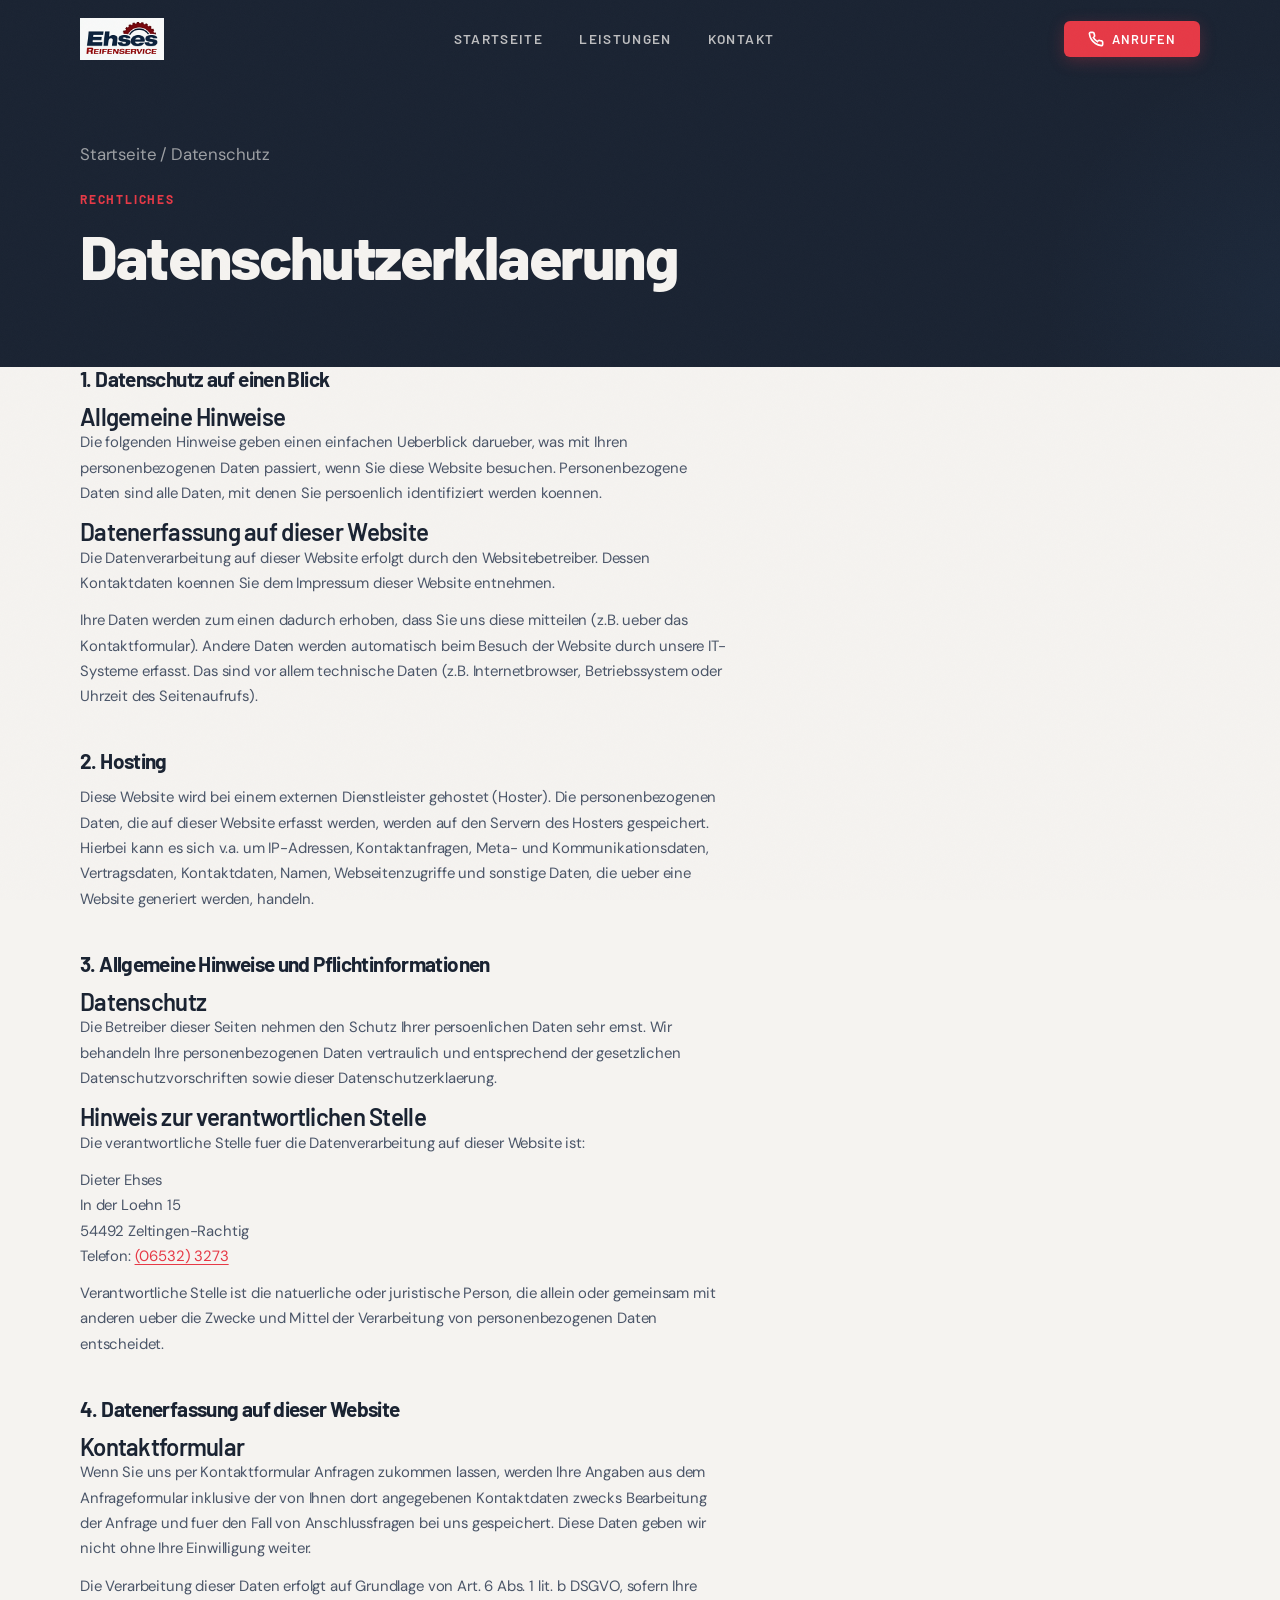
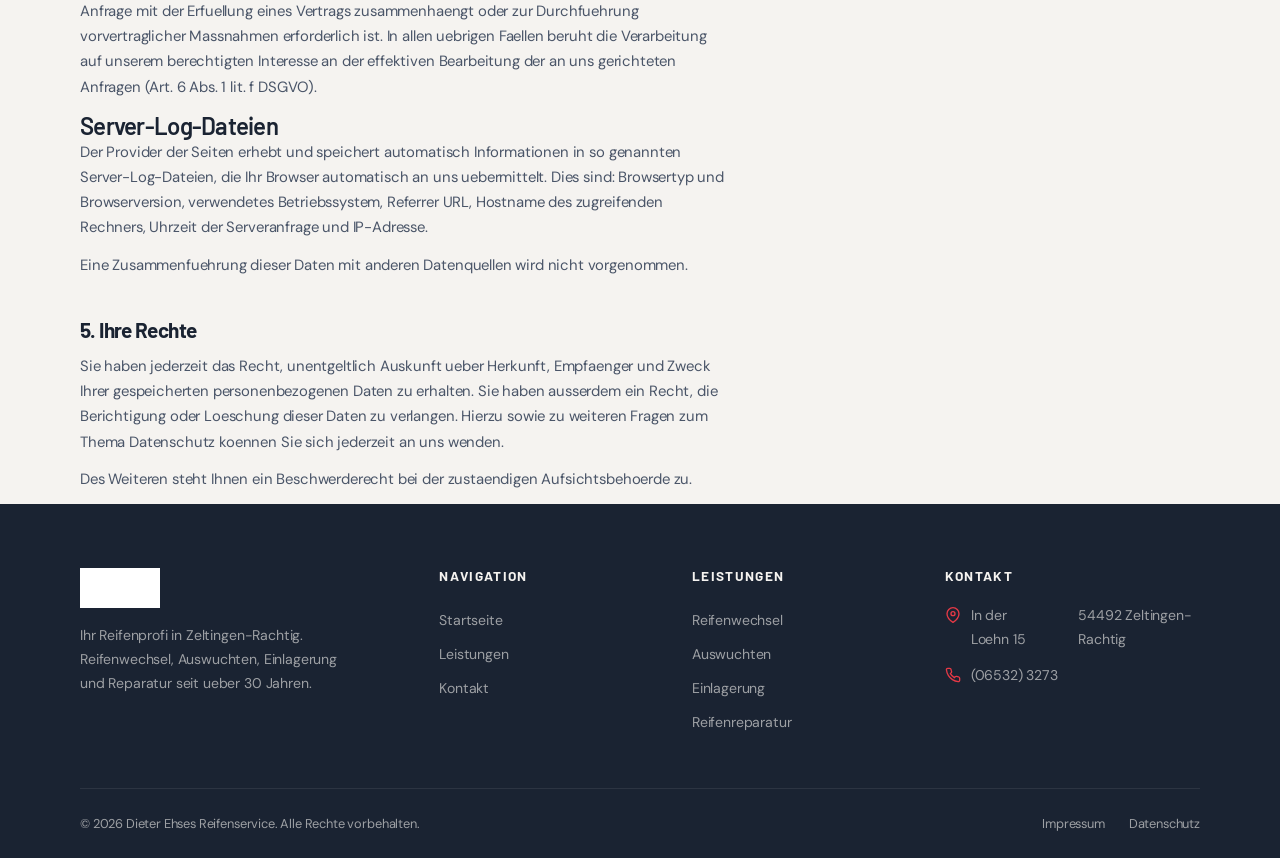
==== commit af9337eb: "Fresh EMBER-level rebuild from scratch Complete rewrite of all 5 pages to match EMBER restaurant qua" ====
--- a/datenschutz.html
+++ b/datenschutz.html
@@ -4,15 +4,28 @@
     <meta charset="UTF-8">
     <meta name="viewport" content="width=device-width, initial-scale=1.0">
     <title>Datenschutz | Ehses Reifenservice</title>
-    <meta name="description" content="Datenschutzerklärung von Ehses Reifenservice in Zeltingen-Rachtig.">
+    <meta name="description" content="Datenschutzerklaerung von Ehses Reifenservice in Zeltingen-Rachtig.">
     <meta name="robots" content="noindex, follow">
     <link rel="canonical" href="https://ehses-reifenservice.vercel.app/datenschutz.html">
+
+    <meta property="og:title" content="Datenschutz | Ehses Reifenservice">
+    <meta property="og:description" content="Datenschutzerklaerung von Ehses Reifenservice.">
+    <meta property="og:type" content="website">
+    <meta property="og:locale" content="de_DE">
+    <meta property="og:url" content="https://ehses-reifenservice.vercel.app/datenschutz.html">
+    <meta property="og:site_name" content="Ehses Reifenservice">
+    <meta name="twitter:card" content="summary">
+    <meta name="twitter:title" content="Datenschutz | Ehses Reifenservice">
+
     <link rel="icon" type="image/png" href="images/ehses-reifenservice-favicon.png">
+    <link rel="apple-touch-icon" href="images/ehses-reifenservice-favicon.png">
     <link rel="preconnect" href="https://fonts.googleapis.com">
+    <link rel="preconnect" href="https://fonts.gstatic.com" crossorigin>
     <link href="https://fonts.googleapis.com/css2?family=Barlow:wght@600;700;800&family=DM+Sans:ital,opsz,wght@0,9..40,300;0,9..40,400;0,9..40,500;0,9..40,600;0,9..40,700;1,9..40,400&display=swap" rel="stylesheet">
     <link rel="stylesheet" href="styles.css">
 </head>
 <body>
+<div class="grain"></div>
 <div class="scroll-progress"></div>
 
 <!-- Header -->
@@ -26,8 +39,11 @@
             <a href="leistungen.html" class="nav-link">Leistungen</a>
             <a href="kontakt.html" class="nav-link">Kontakt</a>
         </nav>
-        <a href="kontakt.html" class="header-cta btn btn-accent">Termin vereinbaren</a>
-        <button class="hamburger" id="hamburger" aria-label="Menü">
+        <a href="tel:065323273" class="header-cta btn btn-accent">
+            <svg xmlns="http://www.w3.org/2000/svg" width="16" height="16" viewBox="0 0 24 24" fill="none" stroke="currentColor" stroke-width="2.5"><path d="M22 16.92v3a2 2 0 0 1-2.18 2 19.79 19.79 0 0 1-8.63-3.07 19.5 19.5 0 0 1-6-6 19.79 19.79 0 0 1-3.07-8.67A2 2 0 0 1 4.11 2h3a2 2 0 0 1 2 1.72c.127.96.361 1.903.7 2.81a2 2 0 0 1-.45 2.11L8.09 9.91a16 16 0 0 0 6 6l1.27-1.27a2 2 0 0 1 2.11-.45c.907.339 1.85.573 2.81.7A2 2 0 0 1 22 16.92z"/></svg>
+            Anrufen
+        </a>
+        <button class="hamburger" id="hamburger" aria-label="Menue">
             <span></span><span></span><span></span>
         </button>
     </div>
@@ -38,72 +54,49 @@
     <div class="container">
         <p class="breadcrumb"><a href="index.html">Startseite</a> / Datenschutz</p>
         <span class="section-label">Rechtliches</span>
-        <h1>Datenschutzerklärung</h1>
+        <h1>Datenschutzerklaerung</h1>
     </div>
 </section>
 
 <!-- Datenschutz Content -->
-<section>
+<section style="padding: var(--section-padding) 0;">
     <div class="container">
-        <div class="legal-content fade-in">
+        <div class="legal-content reveal">
 
             <h2>1. Datenschutz auf einen Blick</h2>
-            <h3 style="font-size:1.1rem;margin-top:20px;">Allgemeine Hinweise</h3>
-            <p>Die folgenden Hinweise geben einen einfachen Überblick darüber, was mit Ihren personenbezogenen Daten passiert, wenn Sie diese Website besuchen. Personenbezogene Daten sind alle Daten, mit denen Sie persönlich identifiziert werden können. Ausführliche Informationen zum Thema Datenschutz entnehmen Sie unserer unter diesem Text aufgeführten Datenschutzerklärung.</p>
-
-            <h3 style="font-size:1.1rem;margin-top:20px;">Datenerfassung auf dieser Website</h3>
-            <p><strong>Wer ist verantwortlich für die Datenerfassung auf dieser Website?</strong><br>
-            Die Datenverarbeitung auf dieser Website erfolgt durch den Websitebetreiber. Dessen Kontaktdaten können Sie dem Abschnitt „Hinweis zur verantwortlichen Stelle" in dieser Datenschutzerklärung entnehmen.</p>
-            <p><strong>Wie erfassen wir Ihre Daten?</strong><br>
-            Ihre Daten werden zum einen dadurch erhoben, dass Sie uns diese mitteilen. Hierbei kann es sich z.&nbsp;B. um Daten handeln, die Sie in ein Kontaktformular eingeben. Andere Daten werden automatisch oder nach Ihrer Einwilligung beim Besuch der Website durch unsere IT-Systeme erfasst. Das sind vor allem technische Daten (z.&nbsp;B. Internetbrowser, Betriebssystem oder Uhrzeit des Seitenaufrufs). Die Erfassung dieser Daten erfolgt automatisch, sobald Sie diese Website betreten.</p>
-            <p><strong>Wofür nutzen wir Ihre Daten?</strong><br>
-            Ein Teil der Daten wird erhoben, um eine fehlerfreie Bereitstellung der Website zu gewährleisten. Andere Daten können zur Analyse Ihres Nutzerverhaltens verwendet werden.</p>
-            <p><strong>Welche Rechte haben Sie bezüglich Ihrer Daten?</strong><br>
-            Sie haben jederzeit das Recht, unentgeltlich Auskunft über Herkunft, Empfänger und Zweck Ihrer gespeicherten personenbezogenen Daten zu erhalten. Sie haben außerdem ein Recht, die Berichtigung oder Löschung dieser Daten zu verlangen. Wenn Sie eine Einwilligung zur Datenverarbeitung erteilt haben, können Sie diese Einwilligung jederzeit für die Zukunft widerrufen. Außerdem haben Sie das Recht, unter bestimmten Umständen die Einschränkung der Verarbeitung Ihrer personenbezogenen Daten zu verlangen. Des Weiteren steht Ihnen ein Beschwerderecht bei der zuständigen Aufsichtsbehörde zu.</p>
+            <h3>Allgemeine Hinweise</h3>
+            <p>Die folgenden Hinweise geben einen einfachen Ueberblick darueber, was mit Ihren personenbezogenen Daten passiert, wenn Sie diese Website besuchen. Personenbezogene Daten sind alle Daten, mit denen Sie persoenlich identifiziert werden koennen.</p>
+            <h3>Datenerfassung auf dieser Website</h3>
+            <p>Die Datenverarbeitung auf dieser Website erfolgt durch den Websitebetreiber. Dessen Kontaktdaten koennen Sie dem Impressum dieser Website entnehmen.</p>
+            <p>Ihre Daten werden zum einen dadurch erhoben, dass Sie uns diese mitteilen (z.B. ueber das Kontaktformular). Andere Daten werden automatisch beim Besuch der Website durch unsere IT-Systeme erfasst. Das sind vor allem technische Daten (z.B. Internetbrowser, Betriebssystem oder Uhrzeit des Seitenaufrufs).</p>
 
             <h2>2. Hosting</h2>
-            <p>Diese Website wird bei einem externen Dienstleister gehostet (Hoster). Die personenbezogenen Daten, die auf dieser Website erfasst werden, werden auf den Servern des Hosters gespeichert. Hierbei kann es sich v.&nbsp;a. um IP-Adressen, Kontaktanfragen, Meta- und Kommunikationsdaten, Vertragsdaten, Kontaktdaten, Namen, Websitezugriffe und sonstige Daten, die über eine Website generiert werden, handeln.</p>
-            <p>Der Einsatz des Hosters erfolgt im Interesse einer sicheren, schnellen und effizienten Bereitstellung unseres Online-Angebots durch einen professionellen Anbieter (Art. 6 Abs. 1 lit. f DSGVO).</p>
+            <p>Diese Website wird bei einem externen Dienstleister gehostet (Hoster). Die personenbezogenen Daten, die auf dieser Website erfasst werden, werden auf den Servern des Hosters gespeichert. Hierbei kann es sich v.a. um IP-Adressen, Kontaktanfragen, Meta- und Kommunikationsdaten, Vertragsdaten, Kontaktdaten, Namen, Webseitenzugriffe und sonstige Daten, die ueber eine Website generiert werden, handeln.</p>
 
             <h2>3. Allgemeine Hinweise und Pflichtinformationen</h2>
-            <h3 style="font-size:1.1rem;margin-top:20px;">Datenschutz</h3>
-            <p>Die Betreiber dieser Seiten nehmen den Schutz Ihrer persönlichen Daten sehr ernst. Wir behandeln Ihre personenbezogenen Daten vertraulich und entsprechend den gesetzlichen Datenschutzvorschriften sowie dieser Datenschutzerklärung.</p>
-            <p>Wir weisen darauf hin, dass die Datenübertragung im Internet (z.&nbsp;B. bei der Kommunikation per E-Mail) Sicherheitslücken aufweisen kann. Ein lückenloser Schutz der Daten vor dem Zugriff durch Dritte ist nicht möglich.</p>
-
-            <h3 style="font-size:1.1rem;margin-top:20px;">Hinweis zur verantwortlichen Stelle</h3>
-            <p>Die verantwortliche Stelle für die Datenverarbeitung auf dieser Website ist:</p>
+            <h3>Datenschutz</h3>
+            <p>Die Betreiber dieser Seiten nehmen den Schutz Ihrer persoenlichen Daten sehr ernst. Wir behandeln Ihre personenbezogenen Daten vertraulich und entsprechend der gesetzlichen Datenschutzvorschriften sowie dieser Datenschutzerklaerung.</p>
+            <h3>Hinweis zur verantwortlichen Stelle</h3>
+            <p>Die verantwortliche Stelle fuer die Datenverarbeitung auf dieser Website ist:</p>
             <p>
                 Dieter Ehses<br>
-                Reifenservice<br>
-                In der Löhn 15<br>
-                54492 Zeltingen-Rachtig<br><br>
-                Telefon: (06532) 3273<br>
-                Fax: (06532) 5326
+                In der Loehn 15<br>
+                54492 Zeltingen-Rachtig<br>
+                Telefon: <a href="tel:065323273">(06532) 3273</a>
             </p>
-            <p>Verantwortliche Stelle ist die natürliche oder juristische Person, die allein oder gemeinsam mit anderen über die Zwecke und Mittel der Verarbeitung von personenbezogenen Daten (z.&nbsp;B. Namen, E-Mail-Adressen o. Ä.) entscheidet.</p>
-
-            <h3 style="font-size:1.1rem;margin-top:20px;">Speicherdauer</h3>
-            <p>Soweit innerhalb dieser Datenschutzerklärung keine speziellere Speicherdauer genannt wurde, verbleiben Ihre personenbezogenen Daten bei uns, bis der Zweck für die Datenverarbeitung entfällt. Wenn Sie ein berechtigtes Löschersuchen geltend machen oder eine Einwilligung zur Datenverarbeitung widerrufen, werden Ihre Daten gelöscht, sofern wir keine anderen rechtlich zulässigen Gründe für die Speicherung Ihrer personenbezogenen Daten haben.</p>
+            <p>Verantwortliche Stelle ist die natuerliche oder juristische Person, die allein oder gemeinsam mit anderen ueber die Zwecke und Mittel der Verarbeitung von personenbezogenen Daten entscheidet.</p>
 
             <h2>4. Datenerfassung auf dieser Website</h2>
-            <h3 style="font-size:1.1rem;margin-top:20px;">Kontaktformular</h3>
-            <p>Wenn Sie uns per Kontaktformular Anfragen zukommen lassen, werden Ihre Angaben aus dem Anfrageformular inklusive der von Ihnen dort angegebenen Kontaktdaten zwecks Bearbeitung der Anfrage und für den Fall von Anschlussfragen bei uns gespeichert. Diese Daten geben wir nicht ohne Ihre Einwilligung weiter.</p>
-            <p>Die Verarbeitung dieser Daten erfolgt auf Grundlage von Art. 6 Abs. 1 lit. b DSGVO, sofern Ihre Anfrage mit der Erfüllung eines Vertrags zusammenhängt oder zur Durchführung vorvertraglicher Maßnahmen erforderlich ist. In allen übrigen Fällen beruht die Verarbeitung auf unserem berechtigten Interesse an der effektiven Bearbeitung der an uns gerichteten Anfragen (Art. 6 Abs. 1 lit. f DSGVO) oder auf Ihrer Einwilligung (Art. 6 Abs. 1 lit. a DSGVO).</p>
-            <p>Die von Ihnen im Kontaktformular eingegebenen Daten verbleiben bei uns, bis Sie uns zur Löschung auffordern, Ihre Einwilligung zur Speicherung widerrufen oder der Zweck für die Datenspeicherung entfällt. Zwingende gesetzliche Bestimmungen, insbesondere Aufbewahrungsfristen, bleiben unberührt.</p>
+            <h3>Kontaktformular</h3>
+            <p>Wenn Sie uns per Kontaktformular Anfragen zukommen lassen, werden Ihre Angaben aus dem Anfrageformular inklusive der von Ihnen dort angegebenen Kontaktdaten zwecks Bearbeitung der Anfrage und fuer den Fall von Anschlussfragen bei uns gespeichert. Diese Daten geben wir nicht ohne Ihre Einwilligung weiter.</p>
+            <p>Die Verarbeitung dieser Daten erfolgt auf Grundlage von Art. 6 Abs. 1 lit. b DSGVO, sofern Ihre Anfrage mit der Erfuellung eines Vertrags zusammenhaengt oder zur Durchfuehrung vorvertraglicher Massnahmen erforderlich ist. In allen uebrigen Faellen beruht die Verarbeitung auf unserem berechtigten Interesse an der effektiven Bearbeitung der an uns gerichteten Anfragen (Art. 6 Abs. 1 lit. f DSGVO).</p>
+            <h3>Server-Log-Dateien</h3>
+            <p>Der Provider der Seiten erhebt und speichert automatisch Informationen in so genannten Server-Log-Dateien, die Ihr Browser automatisch an uns uebermittelt. Dies sind: Browsertyp und Browserversion, verwendetes Betriebssystem, Referrer URL, Hostname des zugreifenden Rechners, Uhrzeit der Serveranfrage und IP-Adresse.</p>
+            <p>Eine Zusammenfuehrung dieser Daten mit anderen Datenquellen wird nicht vorgenommen.</p>
 
-            <h3 style="font-size:1.1rem;margin-top:20px;">Server-Log-Dateien</h3>
-            <p>Der Provider der Seiten erhebt und speichert automatisch Informationen in so genannten Server-Log-Dateien, die Ihr Browser automatisch an uns übermittelt. Dies sind: Browsertyp und Browserversion, verwendetes Betriebssystem, Referrer URL, Hostname des zugreifenden Rechners, Uhrzeit der Serveranfrage, IP-Adresse.</p>
-            <p>Eine Zusammenführung dieser Daten mit anderen Datenquellen wird nicht vorgenommen. Die Erfassung dieser Daten erfolgt auf Grundlage von Art. 6 Abs. 1 lit. f DSGVO.</p>
-
-            <h2>5. Plugins und Tools</h2>
-            <h3 style="font-size:1.1rem;margin-top:20px;">Google Maps</h3>
-            <p>Diese Seite nutzt den Kartendienst Google Maps. Anbieter ist die Google Ireland Limited („Google"), Gordon House, Barrow Street, Dublin 4, Irland. Zur Nutzung der Funktionen von Google Maps ist es notwendig, Ihre IP-Adresse zu speichern. Diese Informationen werden in der Regel an einen Server von Google in den USA übertragen und dort gespeichert. Der Anbieter dieser Seite hat keinen Einfluss auf diese Datenübertragung.</p>
-            <p>Die Nutzung von Google Maps erfolgt im Interesse einer ansprechenden Darstellung unserer Online-Angebote und an einer leichten Auffindbarkeit der von uns auf der Website angegebenen Orte. Dies stellt ein berechtigtes Interesse im Sinne von Art. 6 Abs. 1 lit. f DSGVO dar.</p>
-            <p>Mehr Informationen zum Umgang mit Nutzerdaten finden Sie in der Datenschutzerklärung von Google: <a href="https://policies.google.com/privacy" target="_blank" rel="noopener">https://policies.google.com/privacy</a>.</p>
-
-            <h3 style="font-size:1.1rem;margin-top:20px;">Google Fonts (lokal)</h3>
-            <p>Diese Seite nutzt zur einheitlichen Darstellung von Schriftarten so genannte Google Fonts, die von Google bereitgestellt werden. Die Google Fonts werden über das CDN von Google geladen. Dabei wird eine Verbindung zu Servern von Google hergestellt. Hierdurch erlangt Google Kenntnis darüber, dass über Ihre IP-Adresse diese Website aufgerufen wurde.</p>
-            <p>Die Nutzung von Google Fonts erfolgt auf Grundlage von Art. 6 Abs. 1 lit. f DSGVO. Weitere Informationen zu Google Fonts finden Sie unter <a href="https://developers.google.com/fonts/faq" target="_blank" rel="noopener">https://developers.google.com/fonts/faq</a> und in der Datenschutzerklärung von Google: <a href="https://policies.google.com/privacy" target="_blank" rel="noopener">https://policies.google.com/privacy</a>.</p>
+            <h2>5. Ihre Rechte</h2>
+            <p>Sie haben jederzeit das Recht, unentgeltlich Auskunft ueber Herkunft, Empfaenger und Zweck Ihrer gespeicherten personenbezogenen Daten zu erhalten. Sie haben ausserdem ein Recht, die Berichtigung oder Loeschung dieser Daten zu verlangen. Hierzu sowie zu weiteren Fragen zum Thema Datenschutz koennen Sie sich jederzeit an uns wenden.</p>
+            <p>Des Weiteren steht Ihnen ein Beschwerderecht bei der zustaendigen Aufsichtsbehoerde zu.</p>
 
         </div>
     </div>
@@ -115,7 +108,7 @@
         <div class="footer-grid">
             <div class="footer-col">
                 <img src="images/ehses-reifenservice-logo.png" alt="Ehses Reifenservice" class="footer-logo-img">
-                <p class="footer-about">Ihr Reifenprofi in Zeltingen-Rachtig. Reifenwechsel, Auswuchten, Einlagerung und Reparatur seit über 30 Jahren.</p>
+                <p class="footer-about">Ihr Reifenprofi in Zeltingen-Rachtig. Reifenwechsel, Auswuchten, Einlagerung und Reparatur seit ueber 30 Jahren.</p>
             </div>
             <div class="footer-col">
                 <h4>Navigation</h4>
@@ -125,20 +118,20 @@
             </div>
             <div class="footer-col">
                 <h4>Leistungen</h4>
-                <a href="leistungen.html">Reifenwechsel</a>
-                <a href="leistungen.html">Auswuchten</a>
-                <a href="leistungen.html">Einlagerung</a>
-                <a href="leistungen.html">Reifenreparatur</a>
+                <a href="leistungen.html#reifenwechsel">Reifenwechsel</a>
+                <a href="leistungen.html#auswuchten">Auswuchten</a>
+                <a href="leistungen.html#einlagerung">Einlagerung</a>
+                <a href="leistungen.html#reparatur">Reifenreparatur</a>
             </div>
             <div class="footer-col footer-contact">
                 <h4>Kontakt</h4>
                 <p>
                     <svg xmlns="http://www.w3.org/2000/svg" width="16" height="16" viewBox="0 0 24 24" fill="none" stroke="currentColor" stroke-width="2"><path d="M21 10c0 7-9 13-9 13s-9-6-9-13a9 9 0 0 1 18 0z"/><circle cx="12" cy="10" r="3"/></svg>
-                    In der Löhn 15<br><span style="margin-left:26px;">54492 Zeltingen-Rachtig</span>
+                    In der Loehn 15<br><span style="margin-left:26px;">54492 Zeltingen-Rachtig</span>
                 </p>
                 <p>
                     <svg xmlns="http://www.w3.org/2000/svg" width="16" height="16" viewBox="0 0 24 24" fill="none" stroke="currentColor" stroke-width="2"><path d="M22 16.92v3a2 2 0 0 1-2.18 2 19.79 19.79 0 0 1-8.63-3.07 19.5 19.5 0 0 1-6-6 19.79 19.79 0 0 1-3.07-8.67A2 2 0 0 1 4.11 2h3a2 2 0 0 1 2 1.72 12.84 12.84 0 0 0 .7 2.81 2 2 0 0 1-.45 2.11L8.09 9.91a16 16 0 0 0 6 6l1.27-1.27a2 2 0 0 1 2.11-.45 12.84 12.84 0 0 0 2.81.7A2 2 0 0 1 22 16.92z"/></svg>
-                    <a href="tel:065323273" style="color: rgba(255,255,255,0.65);">(06532) 3273</a>
+                    <a href="tel:065323273">(06532) 3273</a>
                 </p>
             </div>
         </div>
@@ -152,9 +145,8 @@
     </div>
 </footer>
 
-<!-- Back to Top -->
 <button class="back-to-top" id="backToTop" aria-label="Nach oben scrollen">
-    <svg xmlns="http://www.w3.org/2000/svg" width="22" height="22" viewBox="0 0 24 24" fill="none" stroke="currentColor" stroke-width="2.5" stroke-linecap="round" stroke-linejoin="round"><polyline points="18 15 12 9 6 15"/></svg>
+    <svg xmlns="http://www.w3.org/2000/svg" width="20" height="20" viewBox="0 0 24 24" fill="none" stroke="currentColor" stroke-width="2.5" stroke-linecap="round" stroke-linejoin="round"><polyline points="18 15 12 9 6 15"/></svg>
 </button>
 
 <script src="script.js"></script>
--- a/styles.css
+++ b/styles.css
@@ -1,1026 +1,1503 @@
-/* ============================================
-   Dieter Ehses Reifenservice | styles.css
-   Design Vibe: High-Performance (Automotive)
-   ============================================ */
-
-/* 1. Reset & Base */
-*, *::before, *::after { box-sizing: border-box; margin: 0; padding: 0; }
-html { scroll-behavior: smooth; }
-body { font-family: var(--font-body); color: var(--text); line-height: 1.7; background: var(--white); -webkit-font-smoothing: antialiased; }
-img { max-width: 100%; height: auto; display: block; }
-a { color: var(--accent); text-decoration: none; transition: color 0.3s cubic-bezier(0.25, 0.46, 0.45, 0.94); }
-a:hover { color: var(--accent-hover); }
-ul, ol { list-style: none; }
-
-/* 2. CSS Variables */
+/* =========================================================
+   Ehses Reifenservice — Design System
+   Professional Automotive / Clean Editorial
+   ========================================================= */
+
+/* --- Design Tokens --- */
 :root {
+    /* Brand Palette */
     --primary: #1a2332;
-    --primary-dark: #0f1620;
-    --primary-light: #2a3a50;
+    --primary-dark: #0f1720;
+    --primary-light: #2a3a52;
     --accent: #e63946;
-    --accent-hover: #c62d39;
-    --accent-light: rgba(230, 57, 70, 0.1);
+    --accent-dark: #c42d39;
+    --accent-light: #ff4d5a;
     --secondary: #4a90d9;
-    --secondary-light: rgba(74, 144, 217, 0.1);
-
-    --light-bg: #f5f7fa;
-    --white: #ffffff;
-    --text: #2d3748;
-    --text-light: #64748b;
-    --text-muted: #94a3b8;
-    --border: #e2e8f0;
-
-    /* Layered, color-tinted shadows */
-    --shadow-sm: 0 1px 3px rgba(26,35,50,0.06), 0 4px 12px rgba(26,35,50,0.04);
-    --shadow-md: 0 4px 12px rgba(26,35,50,0.08), 0 16px 40px rgba(26,35,50,0.06);
-    --shadow-lg: 0 8px 24px rgba(26,35,50,0.1), 0 24px 64px rgba(26,35,50,0.08);
-    --shadow-accent: 0 4px 16px rgba(230, 57, 70, 0.2), 0 12px 40px rgba(230, 57, 70, 0.12);
-
-    --radius-sm: 4px;
-    --radius-md: 8px;
-    --radius-lg: 12px;
-
-    --section-padding: 90px;
-
-    /* Spring-style easing */
-    --ease-spring: cubic-bezier(0.175, 0.885, 0.32, 1.275);
-    --ease-smooth: cubic-bezier(0.25, 0.46, 0.45, 0.94);
-    --ease-out: cubic-bezier(0.22, 1, 0.36, 1);
-
+    --secondary-dark: #3570b0;
+
+    /* Surfaces (layered depth) */
+    --bg: #f5f3f0;
+    --bg-surface: #ffffff;
+    --bg-elevated: #ffffff;
+    --bg-dark: #1a2332;
+    --bg-dark-surface: #212d3f;
+    --bg-dark-elevated: #2a3a52;
+
+    /* Text */
+    --text: #1a2332;
+    --text-light: #4a5568;
+    --text-muted: #8896a6;
+    --text-on-dark: #f5f3f0;
+    --text-on-dark-muted: rgba(245, 243, 240, 0.6);
+
+    /* Borders */
+    --border: rgba(26, 35, 50, 0.1);
+    --border-strong: rgba(26, 35, 50, 0.2);
+
+    /* Shadows (color-tinted, not gray) */
+    --shadow-sm: 0 1px 3px rgba(26, 35, 50, 0.06), 0 1px 2px rgba(26, 35, 50, 0.04);
+    --shadow-md: 0 4px 14px rgba(26, 35, 50, 0.08), 0 2px 6px rgba(26, 35, 50, 0.04);
+    --shadow-lg: 0 12px 40px rgba(26, 35, 50, 0.12), 0 4px 12px rgba(26, 35, 50, 0.06);
+    --shadow-xl: 0 20px 60px rgba(26, 35, 50, 0.16), 0 8px 20px rgba(26, 35, 50, 0.08);
+
+    /* Typography */
     --font-heading: 'Barlow', sans-serif;
     --font-body: 'DM Sans', sans-serif;
-}
-
-/* Subtle grain overlay */
-body::after {
+    --tracking-tight: -0.03em;
+    --tracking-normal: -0.01em;
+
+    /* Spacing */
+    --section-gap: clamp(80px, 10vw, 120px);
+    --container-padding: clamp(20px, 4vw, 40px);
+
+    /* Radius */
+    --radius-sm: 6px;
+    --radius-md: 10px;
+    --radius-lg: 16px;
+    --radius-xl: 24px;
+
+    /* Easing */
+    --ease-spring: cubic-bezier(0.16, 1, 0.3, 1);
+    --ease-out: cubic-bezier(0.33, 1, 0.68, 1);
+    --ease-in-out: cubic-bezier(0.65, 0, 0.35, 1);
+
+    /* Transitions */
+    --transition-fast: 200ms var(--ease-spring);
+    --transition-base: 350ms var(--ease-spring);
+    --transition-slow: 600ms var(--ease-spring);
+}
+
+/* --- Reset & Base --- */
+*,
+*::before,
+*::after {
+    margin: 0;
+    padding: 0;
+    box-sizing: border-box;
+}
+
+html {
+    scroll-behavior: smooth;
+    -webkit-font-smoothing: antialiased;
+    -moz-osx-font-smoothing: grayscale;
+}
+
+body {
+    font-family: var(--font-body);
+    font-weight: 400;
+    font-size: 16px;
+    line-height: 1.7;
+    color: var(--text);
+    background-color: var(--bg);
+    letter-spacing: var(--tracking-normal);
+    overflow-x: hidden;
+}
+
+/* Grain Overlay */
+body::before {
     content: '';
     position: fixed;
     inset: 0;
+    z-index: 9999;
     pointer-events: none;
-    z-index: 9999;
-    opacity: 0.025;
+    opacity: 0.022;
     background-image: url("data:image/svg+xml,%3Csvg viewBox='0 0 256 256' xmlns='http://www.w3.org/2000/svg'%3E%3Cfilter id='n'%3E%3CfeTurbulence type='fractalNoise' baseFrequency='0.85' numOctaves='4' stitchTiles='stitch'/%3E%3C/filter%3E%3Crect width='100%25' height='100%25' filter='url(%23n)'/%3E%3C/svg%3E");
-    background-size: 256px 256px;
-}
-
-/* 3. Typography */
+    background-repeat: repeat;
+    background-size: 180px;
+}
+
+/* Scroll Progress */
+.scroll-progress {
+    position: fixed;
+    top: 0;
+    left: 0;
+    height: 3px;
+    width: 0%;
+    background: var(--accent);
+    z-index: 10001;
+    transition: none;
+}
+
+/* --- Typography --- */
 h1, h2, h3, h4, h5, h6 {
     font-family: var(--font-heading);
-    color: var(--primary);
+    font-weight: 700;
+    letter-spacing: var(--tracking-tight);
     line-height: 1.15;
-    font-weight: 700;
-    letter-spacing: -0.03em;
-}
-h1 { font-size: clamp(2.2rem, 5vw, 3.4rem); font-weight: 800; }
-h2 { font-size: clamp(1.7rem, 3.5vw, 2.5rem); margin-bottom: 16px; }
-h3 { font-size: clamp(1.15rem, 2vw, 1.45rem); margin-bottom: 10px; letter-spacing: -0.02em; }
-p { margin-bottom: 16px; }
+    color: var(--text);
+}
+
+h1 {
+    font-size: clamp(2.4rem, 5vw, 3.8rem);
+    font-weight: 800;
+}
+
+h2 {
+    font-size: clamp(1.8rem, 3.5vw, 2.6rem);
+}
+
+h3 {
+    font-size: clamp(1.2rem, 2vw, 1.5rem);
+    font-weight: 600;
+}
+
+h4 {
+    font-size: 1.05rem;
+    font-weight: 600;
+}
+
+p {
+    max-width: 65ch;
+}
+
+a {
+    color: inherit;
+    text-decoration: none;
+    transition: color var(--transition-fast);
+}
+
+img {
+    display: block;
+    max-width: 100%;
+    height: auto;
+}
+
+/* --- Layout --- */
+.container {
+    width: 100%;
+    max-width: 1200px;
+    margin: 0 auto;
+    padding: 0 var(--container-padding);
+}
+
+.container--narrow {
+    max-width: 800px;
+}
+
+section {
+    padding: var(--section-gap) 0;
+}
+
+/* --- Section Label --- */
 .section-label {
     display: inline-block;
-    font-family: var(--font-body);
-    font-size: 0.78rem;
+    font-family: var(--font-heading);
+    font-size: 0.75rem;
     font-weight: 700;
     text-transform: uppercase;
-    letter-spacing: 0.14em;
-    color: var(--accent);
-    margin-bottom: 10px;
-}
-.section-title { margin-bottom: 16px; }
-.section-subtitle { color: var(--text-light); max-width: 600px; margin: 0 auto; font-size: 1.05rem; }
-
-/* 4. Layout */
-.container { max-width: 1200px; margin: 0 auto; padding: 0 24px; }
-.section-header { text-align: center; margin-bottom: 50px; }
-
-/* 5. Buttons & Forms */
+    letter-spacing: 0.15em;
+    color: var(--accent);
+    margin-bottom: 12px;
+}
+
+.section-subtitle {
+    font-size: clamp(1rem, 1.5vw, 1.1rem);
+    color: var(--text-light);
+    max-width: 55ch;
+    line-height: 1.7;
+}
+
+/* --- Buttons --- */
 .btn {
     display: inline-flex;
     align-items: center;
     justify-content: center;
+    gap: 8px;
+    font-family: var(--font-heading);
+    font-weight: 600;
+    font-size: 0.9rem;
+    text-transform: uppercase;
+    letter-spacing: 0.08em;
     padding: 14px 32px;
-    font-family: var(--font-body);
-    font-size: 0.95rem;
-    font-weight: 600;
-    border-radius: var(--radius-md);
-    border: 2px solid transparent;
+    border-radius: var(--radius-sm);
+    border: none;
     cursor: pointer;
-    transition: transform 0.5s var(--ease-smooth), box-shadow 0.5s var(--ease-smooth), background 0.4s ease, border-color 0.4s ease, color 0.4s ease;
+    transition: all var(--transition-base);
+    position: relative;
+    overflow: hidden;
     text-decoration: none;
-    gap: 8px;
-}
-.btn:focus-visible {
-    outline: 3px solid var(--accent);
-    outline-offset: 3px;
-}
+    line-height: 1;
+}
+
+.btn svg {
+    width: 16px;
+    height: 16px;
+    transition: transform var(--transition-base);
+}
+
 .btn-accent {
     background: var(--accent);
     color: #fff;
-    border-color: var(--accent);
-    position: relative;
-    overflow: hidden;
-}
-/* Shimmer sweep on hover */
-.btn-accent::after {
-    content: '';
-    position: absolute;
-    top: 0;
-    left: -100%;
-    width: 60%;
-    height: 100%;
-    background: linear-gradient(90deg, transparent, rgba(255,255,255,0.2), transparent);
-    transition: none;
-    pointer-events: none;
-}
-.btn-accent:hover::after {
-    animation: btnShimmer 0.6s ease forwards;
-}
-@keyframes btnShimmer {
-    from { left: -100%; }
-    to { left: 150%; }
-}
+    box-shadow: 0 4px 16px rgba(230, 57, 70, 0.25);
+}
+
 .btn-accent:hover {
-    background: var(--accent-hover);
-    border-color: var(--accent-hover);
-    color: #fff;
-    transform: translateY(-3px);
-    box-shadow: var(--shadow-accent);
-}
-.btn-accent:active { transform: translateY(-1px); }
+    background: var(--accent-dark);
+    box-shadow: 0 6px 24px rgba(230, 57, 70, 0.35);
+    transform: translateY(-2px);
+}
+
+.btn-accent:hover svg {
+    transform: translateX(3px);
+}
+
 .btn-outline {
     background: transparent;
     color: var(--primary);
-    border-color: var(--border);
-}
+    border: 2px solid var(--border-strong);
+}
+
 .btn-outline:hover {
     border-color: var(--primary);
     background: var(--primary);
     color: #fff;
     transform: translateY(-2px);
-    box-shadow: var(--shadow-md);
-}
-.btn-outline:active { transform: translateY(0); }
+}
+
 .btn-white {
     background: #fff;
     color: var(--primary);
-    border-color: #fff;
-}
+    box-shadow: var(--shadow-md);
+}
+
 .btn-white:hover {
-    background: var(--light-bg);
-    transform: translateY(-3px);
-    color: var(--primary);
-    box-shadow: 0 8px 30px rgba(255,255,255,0.2);
-}
-.btn-white:active { transform: translateY(-1px); }
-
-input, textarea, select {
-    font-family: var(--font-body);
-    font-size: 0.95rem;
-    padding: 12px 16px;
-    border: 1px solid var(--border);
-    border-radius: var(--radius-md);
-    background: var(--white);
-    color: var(--text);
-    transition: border-color 0.3s ease, box-shadow 0.3s ease;
-    width: 100%;
-}
-input:focus, textarea:focus, select:focus {
-    outline: none;
-    border-color: var(--accent);
-    box-shadow: 0 0 0 3px var(--accent-light);
-}
-input:focus-visible, textarea:focus-visible, select:focus-visible {
-    outline: 2px solid var(--accent);
-    outline-offset: 1px;
-}
-textarea { resize: vertical; min-height: 130px; }
-.form-group { margin-bottom: 20px; }
-.form-group label {
-    display: block;
-    font-size: 0.85rem;
-    font-weight: 600;
-    color: var(--primary);
-    margin-bottom: 6px;
-}
-
-/* 6. Header & Navigation */
+    background: var(--bg);
+    transform: translateY(-2px);
+    box-shadow: var(--shadow-lg);
+}
+
+.btn-white:hover svg {
+    transform: translateX(3px);
+}
+
+/* --- Header --- */
 .header {
     position: fixed;
     top: 0;
     left: 0;
     right: 0;
-    z-index: 100;
-    background: rgba(255,255,255,0.97);
-    backdrop-filter: blur(10px);
-    -webkit-backdrop-filter: blur(10px);
-    transition: border-color 0.3s ease, box-shadow 0.3s ease;
-    border-bottom: 1px solid transparent;
-}
-.header.scrolled {
-    border-bottom-color: var(--border);
-    box-shadow: var(--shadow-sm);
-}
+    z-index: 1000;
+    padding: 18px 0;
+    transition: all 400ms var(--ease-spring);
+}
+
 .header .container {
     display: flex;
     align-items: center;
     justify-content: space-between;
-    height: 72px;
-}
-.header-logo { display: flex; align-items: center; gap: 10px; text-decoration: none; }
+}
+
 .header-logo-img {
     height: 42px;
     width: auto;
-    border-radius: 4px;
-    transition: transform 0.5s var(--ease-smooth);
-}
-.header-logo:hover .header-logo-img { transform: scale(1.04); }
-.header-logo-text {
+    transition: height var(--transition-base);
+}
+
+.nav {
+    display: flex;
+    align-items: center;
+    gap: 36px;
+}
+
+.nav-link {
     font-family: var(--font-heading);
-    font-weight: 700;
-    font-size: 1.15rem;
-    color: var(--primary);
-    line-height: 1.2;
-}
-.header-logo-text span {
-    display: block;
-    font-size: 0.7rem;
-    font-weight: 500;
-    color: var(--text-light);
+    font-size: 0.85rem;
+    font-weight: 600;
     text-transform: uppercase;
-    letter-spacing: 0.08em;
-}
-.nav { display: flex; align-items: center; gap: 32px; }
-.nav-link {
-    font-size: 0.9rem;
-    font-weight: 500;
-    color: var(--text);
-    text-decoration: none;
+    letter-spacing: 0.1em;
+    color: rgba(245, 243, 240, 0.75);
+    transition: color var(--transition-fast);
     position: relative;
-    padding: 4px 0;
-    transition: color 0.3s ease;
-}
+}
+
 .nav-link::after {
     content: '';
     position: absolute;
-    bottom: -2px;
+    bottom: -4px;
     left: 0;
     width: 0;
     height: 2px;
     background: var(--accent);
-    transition: width 0.4s var(--ease-out);
-}
-.nav-link:hover::after, .nav-link.active::after { width: 100%; }
-.nav-link:hover { color: var(--primary); }
-.nav-link.active { color: var(--primary); font-weight: 600; }
-.nav-link:focus-visible { outline: 2px solid var(--accent); outline-offset: 4px; border-radius: 2px; }
-
-.header-cta { font-size: 0.85rem; padding: 10px 24px; }
-
+    transition: width var(--transition-base);
+}
+
+.nav-link:hover,
+.nav-link.active {
+    color: #fff;
+}
+
+.nav-link:hover::after,
+.nav-link.active::after {
+    width: 100%;
+}
+
+.header-cta {
+    font-size: 0.8rem;
+    padding: 10px 24px;
+}
+
+/* Scrolled Header */
+.header.scrolled {
+    background: var(--bg-surface);
+    padding: 10px 0;
+    box-shadow: var(--shadow-md);
+}
+
+.header.scrolled .header-logo-img {
+    height: 36px;
+}
+
+.header.scrolled .nav-link {
+    color: var(--text-muted);
+}
+
+.header.scrolled .nav-link:hover,
+.header.scrolled .nav-link.active {
+    color: var(--text);
+}
+
+/* Hamburger */
 .hamburger {
     display: none;
     flex-direction: column;
-    justify-content: center;
     gap: 5px;
-    width: 44px;
-    height: 44px;
-    padding: 10px;
     background: none;
     border: none;
     cursor: pointer;
-    z-index: 110;
-}
-.hamburger:focus-visible { outline: 2px solid var(--accent); outline-offset: 2px; border-radius: 4px; }
+    padding: 8px;
+    z-index: 1001;
+}
+
 .hamburger span {
-    display: block;
     width: 24px;
     height: 2px;
-    background: var(--primary);
-    transition: transform 0.4s var(--ease-smooth), opacity 0.3s ease;
+    background: #fff;
+    transition: all var(--transition-base);
     border-radius: 2px;
 }
-.hamburger.active span:nth-child(1) { transform: rotate(45deg) translate(5px, 5px); }
-.hamburger.active span:nth-child(2) { opacity: 0; }
-.hamburger.active span:nth-child(3) { transform: rotate(-45deg) translate(5px, -5px); }
-
-/* 7. Footer */
+
+.header.scrolled .hamburger span {
+    background: var(--text);
+}
+
+.hamburger.active span:nth-child(1) {
+    transform: rotate(45deg) translate(5px, 5px);
+}
+.hamburger.active span:nth-child(2) {
+    opacity: 0;
+}
+.hamburger.active span:nth-child(3) {
+    transform: rotate(-45deg) translate(5px, -5px);
+}
+
+/* --- Hero --- */
+.hero {
+    position: relative;
+    min-height: 100vh;
+    display: flex;
+    align-items: center;
+    background: var(--primary-dark);
+    overflow: hidden;
+}
+
+.hero-bg {
+    position: absolute;
+    inset: 0;
+    z-index: 1;
+}
+
+.hero-bg img {
+    width: 100%;
+    height: 100%;
+    object-fit: cover;
+    transform: scale(1.05);
+    will-change: transform;
+}
+
+.hero-bg::after {
+    content: '';
+    position: absolute;
+    inset: 0;
+    background: linear-gradient(
+        to right,
+        rgba(15, 23, 32, 0.92) 0%,
+        rgba(15, 23, 32, 0.75) 40%,
+        rgba(15, 23, 32, 0.45) 100%
+    );
+}
+
+.hero-content {
+    position: relative;
+    z-index: 2;
+    max-width: 620px;
+    padding: 120px 0 80px;
+}
+
+.hero-label {
+    display: inline-block;
+    font-family: var(--font-heading);
+    font-size: 0.72rem;
+    font-weight: 700;
+    text-transform: uppercase;
+    letter-spacing: 0.2em;
+    color: var(--accent);
+    margin-bottom: 20px;
+}
+
+.hero h1 {
+    color: var(--text-on-dark);
+    margin-bottom: 20px;
+    line-height: 1.1;
+}
+
+.hero h1 em {
+    font-style: normal;
+    color: var(--accent);
+    position: relative;
+}
+
+.hero-text {
+    font-size: 1.1rem;
+    color: var(--text-on-dark-muted);
+    margin-bottom: 36px;
+    max-width: 48ch;
+    line-height: 1.75;
+}
+
+.hero-actions {
+    display: flex;
+    gap: 16px;
+    flex-wrap: wrap;
+}
+
+.hero-scroll {
+    position: absolute;
+    bottom: 32px;
+    left: 50%;
+    transform: translateX(-50%);
+    z-index: 2;
+    display: flex;
+    flex-direction: column;
+    align-items: center;
+    gap: 8px;
+    color: var(--text-on-dark-muted);
+    font-size: 0.7rem;
+    font-family: var(--font-heading);
+    text-transform: uppercase;
+    letter-spacing: 0.15em;
+    transition: color var(--transition-fast);
+}
+
+.hero-scroll:hover {
+    color: var(--accent);
+}
+
+.hero-scroll .scroll-line {
+    width: 1px;
+    height: 40px;
+    background: linear-gradient(to bottom, var(--accent), transparent);
+    animation: scrollPulse 2s ease-in-out infinite;
+}
+
+@keyframes scrollPulse {
+    0%, 100% { opacity: 1; transform: scaleY(1); }
+    50% { opacity: 0.4; transform: scaleY(0.6); }
+}
+
+/* --- Trust Bar --- */
+.trust-bar {
+    background: var(--bg-surface);
+    padding: 28px 0;
+    border-bottom: 1px solid var(--border);
+}
+
+.trust-bar .container {
+    display: flex;
+    align-items: center;
+    justify-content: center;
+    gap: clamp(28px, 5vw, 56px);
+    flex-wrap: nowrap;
+}
+
+.trust-item {
+    display: flex;
+    align-items: center;
+    gap: 12px;
+    white-space: nowrap;
+}
+
+.trust-icon {
+    width: 40px;
+    height: 40px;
+    display: flex;
+    align-items: center;
+    justify-content: center;
+    background: rgba(230, 57, 70, 0.08);
+    border-radius: var(--radius-sm);
+    color: var(--accent);
+    flex-shrink: 0;
+}
+
+.trust-icon svg {
+    width: 20px;
+    height: 20px;
+}
+
+.trust-text strong {
+    display: block;
+    font-family: var(--font-heading);
+    font-size: 0.95rem;
+    font-weight: 700;
+    color: var(--text);
+    letter-spacing: var(--tracking-tight);
+}
+
+.trust-text span {
+    font-size: 0.78rem;
+    color: var(--text-muted);
+}
+
+/* --- Services Grid --- */
+.services {
+    background: var(--bg);
+}
+
+.services-header {
+    text-align: center;
+    margin-bottom: 56px;
+}
+
+.services-header .section-subtitle {
+    margin: 0 auto;
+}
+
+.services-grid {
+    display: grid;
+    grid-template-columns: repeat(2, 1fr);
+    gap: 24px;
+}
+
+.service-card {
+    background: var(--bg-surface);
+    border-radius: var(--radius-lg);
+    overflow: hidden;
+    box-shadow: var(--shadow-sm);
+    transition: all var(--transition-base);
+    border: 1px solid var(--border);
+    position: relative;
+}
+
+.service-card:hover {
+    transform: translateY(-4px);
+    box-shadow: var(--shadow-lg);
+    border-color: transparent;
+}
+
+.service-card::before {
+    content: '';
+    position: absolute;
+    top: 0;
+    left: 0;
+    right: 0;
+    height: 3px;
+    background: var(--accent);
+    transform: scaleX(0);
+    transition: transform var(--transition-base);
+    transform-origin: left;
+}
+
+.service-card:hover::before {
+    transform: scaleX(1);
+}
+
+.service-card-img {
+    aspect-ratio: 16/10;
+    overflow: hidden;
+}
+
+.service-card-img img {
+    width: 100%;
+    height: 100%;
+    object-fit: cover;
+    transition: transform 600ms var(--ease-spring);
+}
+
+.service-card:hover .service-card-img img {
+    transform: scale(1.05);
+}
+
+.service-card-body {
+    padding: 28px;
+}
+
+.service-card-body h3 {
+    margin-bottom: 10px;
+}
+
+.service-card-body p {
+    font-size: 0.9rem;
+    color: var(--text-light);
+    margin-bottom: 20px;
+    line-height: 1.65;
+}
+
+.service-card-link {
+    display: inline-flex;
+    align-items: center;
+    gap: 6px;
+    font-family: var(--font-heading);
+    font-size: 0.82rem;
+    font-weight: 600;
+    text-transform: uppercase;
+    letter-spacing: 0.08em;
+    color: var(--accent);
+    transition: gap var(--transition-base), color var(--transition-fast);
+}
+
+.service-card-link svg {
+    width: 16px;
+    height: 16px;
+    transition: transform var(--transition-base);
+}
+
+.service-card-link:hover {
+    color: var(--accent-dark);
+}
+
+.service-card-link:hover svg {
+    transform: translateX(4px);
+}
+
+/* --- About Teaser --- */
+.about-teaser {
+    background: var(--bg-surface);
+}
+
+.about-grid {
+    display: grid;
+    grid-template-columns: 1fr 1fr;
+    gap: 64px;
+    align-items: center;
+}
+
+.about-image {
+    position: relative;
+    border-radius: var(--radius-lg);
+    overflow: hidden;
+    aspect-ratio: 4/3;
+}
+
+.about-image img {
+    width: 100%;
+    height: 100%;
+    object-fit: cover;
+    will-change: transform;
+}
+
+.about-image::after {
+    content: '';
+    position: absolute;
+    inset: 0;
+    background: linear-gradient(135deg, rgba(26, 35, 50, 0.1), transparent);
+    pointer-events: none;
+}
+
+.about-text h2 {
+    margin-bottom: 20px;
+}
+
+.about-text p {
+    color: var(--text-light);
+    margin-bottom: 16px;
+    font-size: 0.95rem;
+}
+
+.about-text p:last-of-type {
+    margin-bottom: 32px;
+}
+
+/* --- Stats --- */
+.stats {
+    background: var(--bg-dark);
+    padding: 64px 0;
+    position: relative;
+    overflow: hidden;
+}
+
+.stats::before {
+    content: '';
+    position: absolute;
+    top: -50%;
+    right: -10%;
+    width: 400px;
+    height: 400px;
+    background: radial-gradient(circle, rgba(230, 57, 70, 0.06), transparent 70%);
+    pointer-events: none;
+}
+
+.stats-grid {
+    display: grid;
+    grid-template-columns: repeat(4, 1fr);
+    gap: 32px;
+    text-align: center;
+}
+
+.stat-item {
+    position: relative;
+}
+
+.stat-item:not(:last-child)::after {
+    content: '';
+    position: absolute;
+    right: -16px;
+    top: 10%;
+    height: 80%;
+    width: 1px;
+    background: rgba(255, 255, 255, 0.1);
+}
+
+.stat-number {
+    font-family: var(--font-heading);
+    font-size: clamp(2rem, 4vw, 3rem);
+    font-weight: 800;
+    color: var(--accent);
+    letter-spacing: var(--tracking-tight);
+    line-height: 1;
+    margin-bottom: 8px;
+}
+
+.stat-label {
+    font-size: 0.85rem;
+    color: var(--text-on-dark-muted);
+    letter-spacing: 0.02em;
+}
+
+/* --- Testimonials --- */
+.testimonials {
+    background: var(--bg);
+}
+
+.testimonials-header {
+    text-align: center;
+    margin-bottom: 56px;
+}
+
+.testimonials-header .section-subtitle {
+    margin: 0 auto;
+}
+
+.testimonial-grid {
+    display: grid;
+    grid-template-columns: repeat(3, 1fr);
+    gap: 24px;
+}
+
+.testimonial-card {
+    background: var(--bg-surface);
+    border-radius: var(--radius-lg);
+    padding: 32px;
+    border: 1px solid var(--border);
+    transition: all var(--transition-base);
+    position: relative;
+}
+
+.testimonial-card:hover {
+    box-shadow: var(--shadow-md);
+    border-color: transparent;
+}
+
+.testimonial-stars {
+    display: flex;
+    gap: 2px;
+    margin-bottom: 16px;
+    color: #f5a623;
+}
+
+.testimonial-stars svg {
+    width: 16px;
+    height: 16px;
+    fill: currentColor;
+}
+
+.testimonial-quote {
+    font-size: 0.95rem;
+    color: var(--text-light);
+    line-height: 1.7;
+    margin-bottom: 20px;
+    font-style: italic;
+}
+
+.testimonial-author {
+    display: flex;
+    align-items: center;
+    gap: 12px;
+}
+
+.testimonial-avatar {
+    width: 40px;
+    height: 40px;
+    border-radius: 50%;
+    background: var(--bg);
+    display: flex;
+    align-items: center;
+    justify-content: center;
+    font-family: var(--font-heading);
+    font-weight: 700;
+    font-size: 0.85rem;
+    color: var(--accent);
+    flex-shrink: 0;
+}
+
+.testimonial-name {
+    font-weight: 600;
+    font-size: 0.9rem;
+    color: var(--text);
+}
+
+.testimonial-source {
+    font-size: 0.78rem;
+    color: var(--text-muted);
+}
+
+/* --- FAQ --- */
+.faq {
+    background: var(--bg-surface);
+}
+
+.faq-header {
+    text-align: center;
+    margin-bottom: 48px;
+}
+
+.faq-header .section-subtitle {
+    margin: 0 auto;
+}
+
+.faq-list {
+    max-width: 800px;
+    margin: 0 auto;
+}
+
+.faq-item {
+    border-bottom: 1px solid var(--border);
+}
+
+.faq-item:first-child {
+    border-top: 1px solid var(--border);
+}
+
+.faq-question {
+    width: 100%;
+    display: flex;
+    align-items: center;
+    justify-content: space-between;
+    padding: 22px 0;
+    background: none;
+    border: none;
+    cursor: pointer;
+    text-align: left;
+    font-family: var(--font-heading);
+    font-size: 1.05rem;
+    font-weight: 600;
+    color: var(--text);
+    letter-spacing: var(--tracking-tight);
+    transition: color var(--transition-fast);
+    gap: 16px;
+}
+
+.faq-question:hover {
+    color: var(--accent);
+}
+
+.faq-icon {
+    width: 28px;
+    height: 28px;
+    display: flex;
+    align-items: center;
+    justify-content: center;
+    flex-shrink: 0;
+    position: relative;
+}
+
+.faq-icon span {
+    display: block;
+    width: 14px;
+    height: 2px;
+    background: currentColor;
+    position: absolute;
+    transition: transform var(--transition-base), opacity var(--transition-base);
+}
+
+.faq-icon span:last-child {
+    transform: rotate(90deg);
+}
+
+.faq-item.active .faq-icon span:last-child {
+    transform: rotate(0deg);
+    opacity: 0;
+}
+
+.faq-answer {
+    display: grid;
+    grid-template-rows: 0fr;
+    transition: grid-template-rows 400ms var(--ease-spring);
+}
+
+.faq-item.active .faq-answer {
+    grid-template-rows: 1fr;
+}
+
+.faq-answer-inner {
+    overflow: hidden;
+}
+
+.faq-answer-inner p {
+    padding-bottom: 22px;
+    font-size: 0.93rem;
+    color: var(--text-light);
+    line-height: 1.75;
+}
+
+/* --- CTA Section --- */
+.cta-section {
+    background: var(--bg-dark);
+    padding: var(--section-gap) 0;
+    position: relative;
+    overflow: hidden;
+    text-align: center;
+}
+
+.cta-section::before {
+    content: '';
+    position: absolute;
+    top: -30%;
+    left: 50%;
+    transform: translateX(-50%);
+    width: 600px;
+    height: 600px;
+    background: radial-gradient(circle, rgba(230, 57, 70, 0.08), transparent 70%);
+    pointer-events: none;
+}
+
+.cta-content {
+    position: relative;
+    z-index: 1;
+}
+
+.cta-content h2 {
+    color: var(--text-on-dark);
+    margin-bottom: 16px;
+}
+
+.cta-content p {
+    color: var(--text-on-dark-muted);
+    margin: 0 auto 36px;
+    font-size: 1.05rem;
+}
+
+.cta-actions {
+    display: flex;
+    justify-content: center;
+    gap: 16px;
+    flex-wrap: wrap;
+}
+
+/* --- Page Hero (subpages) --- */
+.page-hero {
+    background: var(--bg-dark);
+    padding: 140px 0 64px;
+    position: relative;
+    overflow: hidden;
+}
+
+.page-hero::before {
+    content: '';
+    position: absolute;
+    bottom: -50%;
+    right: -20%;
+    width: 500px;
+    height: 500px;
+    background: radial-gradient(circle, rgba(74, 144, 217, 0.05), transparent 70%);
+    pointer-events: none;
+}
+
+.breadcrumb {
+    font-size: 0.8rem;
+    color: var(--text-on-dark-muted);
+    margin-bottom: 16px;
+}
+
+.breadcrumb a {
+    color: var(--text-on-dark-muted);
+    transition: color var(--transition-fast);
+}
+
+.breadcrumb a:hover {
+    color: var(--accent);
+}
+
+.page-hero .section-label {
+    color: var(--accent);
+}
+
+.page-hero h1 {
+    color: var(--text-on-dark);
+    margin-bottom: 12px;
+}
+
+.page-hero p {
+    color: var(--text-on-dark-muted);
+    font-size: 1.05rem;
+    max-width: 55ch;
+}
+
+/* --- Services Detail (leistungen) --- */
+.service-detail {
+    padding: var(--section-gap) 0;
+}
+
+.service-detail:nth-child(even) {
+    background: var(--bg-surface);
+}
+
+.service-detail-grid {
+    display: grid;
+    grid-template-columns: 1fr 1fr;
+    gap: 56px;
+    align-items: center;
+}
+
+.service-detail:nth-child(even) .service-detail-grid {
+    direction: rtl;
+}
+
+.service-detail:nth-child(even) .service-detail-grid > * {
+    direction: ltr;
+}
+
+.service-detail-image {
+    border-radius: var(--radius-lg);
+    overflow: hidden;
+    aspect-ratio: 4/3;
+    box-shadow: var(--shadow-md);
+}
+
+.service-detail-image img {
+    width: 100%;
+    height: 100%;
+    object-fit: cover;
+    transition: transform 600ms var(--ease-spring);
+}
+
+.service-detail-image:hover img {
+    transform: scale(1.03);
+}
+
+.service-detail-text h2 {
+    margin-bottom: 16px;
+}
+
+.service-detail-text > p {
+    color: var(--text-light);
+    margin-bottom: 24px;
+    font-size: 0.95rem;
+}
+
+.check-list {
+    list-style: none;
+    margin-bottom: 28px;
+}
+
+.check-list li {
+    display: flex;
+    align-items: flex-start;
+    gap: 10px;
+    padding: 6px 0;
+    font-size: 0.9rem;
+    color: var(--text-light);
+}
+
+.check-list li svg {
+    width: 18px;
+    height: 18px;
+    color: var(--accent);
+    flex-shrink: 0;
+    margin-top: 2px;
+}
+
+/* Additional Services */
+.additional-services {
+    background: var(--bg);
+}
+
+.additional-grid {
+    display: grid;
+    grid-template-columns: repeat(3, 1fr);
+    gap: 24px;
+}
+
+.additional-card {
+    background: var(--bg-surface);
+    border-radius: var(--radius-lg);
+    padding: 32px;
+    border: 1px solid var(--border);
+    text-align: center;
+    transition: all var(--transition-base);
+}
+
+.additional-card:hover {
+    transform: translateY(-4px);
+    box-shadow: var(--shadow-md);
+    border-color: transparent;
+}
+
+.additional-card .icon {
+    width: 56px;
+    height: 56px;
+    border-radius: var(--radius-md);
+    background: rgba(230, 57, 70, 0.08);
+    display: flex;
+    align-items: center;
+    justify-content: center;
+    margin: 0 auto 20px;
+    color: var(--accent);
+}
+
+.additional-card .icon svg {
+    width: 24px;
+    height: 24px;
+}
+
+.additional-card h3 {
+    margin-bottom: 10px;
+}
+
+.additional-card p {
+    font-size: 0.88rem;
+    color: var(--text-light);
+    margin: 0 auto;
+}
+
+/* Process Steps */
+.process {
+    background: var(--bg-surface);
+}
+
+.process-header {
+    text-align: center;
+    margin-bottom: 56px;
+}
+
+.process-header .section-subtitle {
+    margin: 0 auto;
+}
+
+.process-steps {
+    display: grid;
+    grid-template-columns: repeat(4, 1fr);
+    gap: 32px;
+    position: relative;
+}
+
+.process-steps::before {
+    content: '';
+    position: absolute;
+    top: 32px;
+    left: 10%;
+    right: 10%;
+    height: 2px;
+    background: var(--border);
+}
+
+.process-step {
+    text-align: center;
+    position: relative;
+}
+
+.process-number {
+    width: 64px;
+    height: 64px;
+    border-radius: 50%;
+    background: var(--bg-surface);
+    border: 2px solid var(--accent);
+    display: flex;
+    align-items: center;
+    justify-content: center;
+    margin: 0 auto 20px;
+    font-family: var(--font-heading);
+    font-size: 1.3rem;
+    font-weight: 800;
+    color: var(--accent);
+    position: relative;
+    z-index: 1;
+}
+
+.process-step h3 {
+    margin-bottom: 8px;
+}
+
+.process-step p {
+    font-size: 0.85rem;
+    color: var(--text-light);
+    margin: 0 auto;
+    max-width: 200px;
+}
+
+/* --- Contact --- */
+.contact-grid {
+    display: grid;
+    grid-template-columns: 1fr 1fr;
+    gap: 56px;
+}
+
+.contact-info h3 {
+    margin-bottom: 28px;
+}
+
+.info-card {
+    display: flex;
+    gap: 16px;
+    padding: 16px 0;
+}
+
+.info-card .icon {
+    width: 44px;
+    height: 44px;
+    border-radius: var(--radius-sm);
+    background: rgba(230, 57, 70, 0.08);
+    display: flex;
+    align-items: center;
+    justify-content: center;
+    flex-shrink: 0;
+    color: var(--accent);
+}
+
+.info-card .icon svg {
+    width: 20px;
+    height: 20px;
+}
+
+.info-card h4 {
+    margin-bottom: 4px;
+}
+
+.info-card p {
+    font-size: 0.88rem;
+    color: var(--text-light);
+    margin: 0;
+}
+
+.info-card a {
+    color: var(--accent);
+    font-weight: 600;
+    transition: color var(--transition-fast);
+}
+
+.info-card a:hover {
+    color: var(--accent-dark);
+}
+
+/* Contact Form */
+.contact-form {
+    background: var(--bg-surface);
+    border-radius: var(--radius-lg);
+    padding: 40px;
+    box-shadow: var(--shadow-md);
+    border: 1px solid var(--border);
+}
+
+.form-group {
+    margin-bottom: 20px;
+}
+
+.form-group label {
+    display: block;
+    font-family: var(--font-heading);
+    font-size: 0.85rem;
+    font-weight: 600;
+    color: var(--text);
+    margin-bottom: 6px;
+    letter-spacing: 0.02em;
+}
+
+.form-group input,
+.form-group select,
+.form-group textarea {
+    width: 100%;
+    padding: 12px 16px;
+    font-family: var(--font-body);
+    font-size: 0.9rem;
+    border: 1px solid var(--border-strong);
+    border-radius: var(--radius-sm);
+    background: var(--bg);
+    color: var(--text);
+    transition: border-color var(--transition-fast), box-shadow var(--transition-fast);
+}
+
+.form-group input:focus,
+.form-group select:focus,
+.form-group textarea:focus {
+    outline: none;
+    border-color: var(--accent);
+    box-shadow: 0 0 0 3px rgba(230, 57, 70, 0.1);
+}
+
+.form-group textarea {
+    min-height: 130px;
+    resize: vertical;
+}
+
+.form-group select {
+    appearance: none;
+    background-image: url("data:image/svg+xml,%3Csvg xmlns='http://www.w3.org/2000/svg' width='12' height='12' viewBox='0 0 24 24' fill='none' stroke='%238896a6' stroke-width='2'%3E%3Cpolyline points='6 9 12 15 18 9'/%3E%3C/svg%3E");
+    background-repeat: no-repeat;
+    background-position: right 14px center;
+    padding-right: 40px;
+}
+
+/* --- Legal Pages --- */
+.legal-content {
+    max-width: 800px;
+}
+
+.legal-content h2 {
+    font-size: 1.3rem;
+    margin-top: 40px;
+    margin-bottom: 12px;
+}
+
+.legal-content h2:first-child {
+    margin-top: 0;
+}
+
+.legal-content p {
+    color: var(--text-light);
+    margin-bottom: 12px;
+    font-size: 0.93rem;
+}
+
+.legal-content a {
+    color: var(--accent);
+    text-decoration: underline;
+    text-underline-offset: 3px;
+}
+
+.legal-content a:hover {
+    color: var(--accent-dark);
+}
+
+/* --- Footer --- */
 .footer {
-    background: var(--primary-dark);
-    color: rgba(255,255,255,0.8);
-    padding: 60px 0 0;
-}
-.footer h4 {
-    color: #fff;
-    font-size: 0.95rem;
-    margin-bottom: 20px;
-    text-transform: uppercase;
-    letter-spacing: 0.05em;
-}
+    background: var(--bg-dark);
+    padding: 64px 0 0;
+}
+
 .footer-grid {
     display: grid;
     grid-template-columns: 1.5fr 1fr 1fr 1.2fr;
     gap: 40px;
-    padding-bottom: 40px;
-}
+    padding-bottom: 48px;
+    border-bottom: 1px solid rgba(255, 255, 255, 0.08);
+}
+
+.footer-logo-img {
+    height: 40px;
+    width: auto;
+    margin-bottom: 16px;
+    filter: brightness(0) invert(1);
+}
+
+.footer-about {
+    font-size: 0.88rem;
+    color: var(--text-on-dark-muted);
+    line-height: 1.7;
+    max-width: 280px;
+}
+
+.footer-col h4 {
+    font-family: var(--font-heading);
+    font-size: 0.85rem;
+    font-weight: 700;
+    text-transform: uppercase;
+    letter-spacing: 0.1em;
+    color: var(--text-on-dark);
+    margin-bottom: 20px;
+}
+
 .footer-col a {
     display: block;
-    color: rgba(255,255,255,0.65);
-    font-size: 0.9rem;
-    padding: 4px 0;
-    transition: color 0.4s ease, transform 0.4s var(--ease-smooth);
-}
-.footer-col a:hover { color: #fff; transform: translateX(3px); }
-.footer-col a:focus-visible { outline: 2px solid var(--accent); outline-offset: 2px; border-radius: 2px; }
-.footer-logo-img {
-    height: 44px;
-    width: auto;
-    margin-bottom: 12px;
-    border-radius: 4px;
-}
-.footer-logo-text {
-    font-family: var(--font-heading);
-    font-weight: 700;
-    font-size: 1.2rem;
-    color: #fff;
-    margin-bottom: 12px;
-}
-.footer-logo-text span {
-    display: block;
-    font-size: 0.7rem;
-    font-weight: 500;
-    color: rgba(255,255,255,0.5);
-    text-transform: uppercase;
-    letter-spacing: 0.08em;
-}
-.footer-about {
-    font-size: 0.9rem;
-    color: rgba(255,255,255,0.6);
-    line-height: 1.6;
-    margin-bottom: 20px;
-}
+    font-size: 0.88rem;
+    color: var(--text-on-dark-muted);
+    padding: 5px 0;
+    transition: color var(--transition-fast), padding-left var(--transition-base);
+}
+
+.footer-col a:hover {
+    color: var(--accent);
+    padding-left: 4px;
+}
+
 .footer-contact p {
-    font-size: 0.9rem;
-    margin-bottom: 12px;
     display: flex;
     align-items: flex-start;
     gap: 10px;
-}
-.footer-contact svg { flex-shrink: 0; margin-top: 3px; opacity: 0.6; }
+    font-size: 0.88rem;
+    color: var(--text-on-dark-muted);
+    margin-bottom: 12px;
+}
+
+.footer-contact p svg {
+    flex-shrink: 0;
+    margin-top: 3px;
+    color: var(--accent);
+}
+
+.footer-contact a {
+    display: inline;
+    padding: 0;
+    color: var(--text-on-dark-muted);
+}
+
+.footer-contact a:hover {
+    color: var(--accent);
+    padding-left: 0;
+}
+
 .footer-bottom {
-    border-top: 1px solid rgba(255,255,255,0.1);
-    padding: 20px 0;
-    display: flex;
+    display: flex;
+    align-items: center;
     justify-content: space-between;
-    align-items: center;
+    padding: 24px 0;
+}
+
+.footer-bottom p {
     font-size: 0.8rem;
-    color: rgba(255,255,255,0.4);
-}
-.footer-legal { display: flex; gap: 20px; }
-.footer-legal a { color: rgba(255,255,255,0.4); font-size: 0.8rem; padding: 0; }
-.footer-legal a:hover { color: rgba(255,255,255,0.8); transform: none; }
-
-/* 8. Shared Components */
-
-/* Hero */
-.hero {
-    padding: 160px 0 100px;
-    background: linear-gradient(135deg, var(--primary) 0%, var(--primary-light) 100%);
-    position: relative;
-    overflow: hidden;
-}
-.hero::before {
-    content: '';
-    position: absolute;
-    inset: 0;
-    background: url('images/ehses-reifenservice-hero.jpg') center/cover no-repeat;
-    opacity: 0.2;
-}
-/* Radial gradient glow behind hero content */
-.hero::after {
-    content: '';
-    position: absolute;
-    width: 600px;
-    height: 600px;
-    background: radial-gradient(circle, rgba(230, 57, 70, 0.15) 0%, transparent 70%);
-    top: 20%;
-    left: -10%;
-    pointer-events: none;
-}
-.hero .container { position: relative; z-index: 2; }
-.hero-content { max-width: 680px; }
-.hero h1 { color: #fff; margin-bottom: 20px; line-height: 1.1; font-weight: 800; }
-.hero h1 em {
-    font-style: normal;
-    color: var(--accent);
-    position: relative;
-    display: inline-block;
-}
-/* Accent underline on hero emphasis */
-.hero h1 em::after {
-    content: '';
-    position: absolute;
-    bottom: 2px;
-    left: 0;
-    width: 100%;
-    height: 4px;
-    background: var(--accent);
-    opacity: 0.4;
-    border-radius: 2px;
-}
-.hero-sub { color: rgba(255,255,255,0.85); font-size: 1.05rem; margin-bottom: 32px; max-width: 480px; }
-.hero-actions { display: flex; gap: 16px; flex-wrap: wrap; }
-
-/* Trust Bar */
-.trust-bar {
-    background: var(--white);
-    padding: 24px 0;
-    border-bottom: 1px solid var(--border);
-}
-.trust-bar .container {
-    display: flex;
-    align-items: center;
-    justify-content: center;
-    gap: 40px;
-    flex-wrap: wrap;
-}
-.trust-item {
-    display: flex;
-    align-items: center;
-    gap: 10px;
-    font-size: 0.9rem;
-    color: var(--text-light);
-    font-weight: 500;
-}
-.trust-item svg { color: var(--accent); flex-shrink: 0; }
-.trust-item strong { color: var(--primary); }
-
-/* Page Hero (inner pages) */
-.page-hero {
-    background: var(--light-bg);
-    padding: 120px 0 50px;
-    border-bottom: 1px solid var(--border);
-    position: relative;
-    overflow: hidden;
-}
-/* Decorative geometric element */
-.page-hero::after {
-    content: '';
-    position: absolute;
-    width: 300px;
-    height: 300px;
-    border: 2px solid rgba(230, 57, 70, 0.08);
-    border-radius: 50%;
-    top: -100px;
-    right: -80px;
-    pointer-events: none;
-}
-.page-hero h1 { margin-bottom: 8px; }
-.page-hero p { color: var(--text-light); font-size: 1.05rem; }
-.breadcrumb {
-    font-family: var(--font-body);
-    font-size: 0.85rem;
-    color: var(--text-muted);
-    margin-bottom: 12px;
-    display: block;
-}
-.breadcrumb a { color: var(--text-light); }
-.breadcrumb a:hover { color: var(--accent); }
-
-/* Service Cards */
-.services-grid {
-    display: grid;
-    grid-template-columns: repeat(4, 1fr);
+    color: var(--text-on-dark-muted);
+}
+
+.footer-legal {
+    display: flex;
     gap: 24px;
 }
-.service-card {
-    background: var(--white);
-    border: 1px solid var(--border);
-    border-radius: var(--radius-lg);
-    padding: 32px 24px;
-    text-align: center;
-    transition: transform 0.55s var(--ease-smooth), box-shadow 0.55s var(--ease-smooth), border-color 0.4s ease;
-    position: relative;
-}
-/* Top accent line on card hover */
-.service-card::before {
-    content: '';
-    position: absolute;
-    top: 0;
-    left: 50%;
-    transform: translateX(-50%) scaleX(0);
-    width: 60%;
-    height: 3px;
-    background: var(--accent);
-    border-radius: 0 0 3px 3px;
-    transition: transform 0.55s var(--ease-smooth);
-}
-.service-card:hover::before { transform: translateX(-50%) scaleX(1); }
-.service-card:hover {
-    border-color: rgba(230, 57, 70, 0.2);
-    box-shadow: var(--shadow-lg);
-    transform: translateY(-6px);
-}
-.service-icon {
-    width: 60px;
-    height: 60px;
-    border-radius: 50%;
-    background: var(--accent-light);
-    display: flex;
-    align-items: center;
-    justify-content: center;
-    margin: 0 auto 20px;
-    color: var(--accent);
-    transition: transform 0.55s var(--ease-smooth), background 0.4s ease;
-}
-.service-card:hover .service-icon {
-    transform: scale(1.08) rotate(-3deg);
-    background: var(--accent);
-    color: #fff;
-}
-.service-card h3 { font-size: 1.05rem; margin-bottom: 8px; }
-.service-card p { font-size: 0.9rem; color: var(--text-light); margin-bottom: 0; }
-
-/* About Teaser */
-.about-grid {
-    display: grid;
-    grid-template-columns: 1fr 1fr;
-    gap: 60px;
-    align-items: center;
-}
-.about-image {
-    position: relative;
-    border-radius: var(--radius-lg);
-    overflow: hidden;
-}
-.about-image img {
-    border-radius: var(--radius-lg);
-    width: 100%;
-    object-fit: cover;
-    aspect-ratio: 4/3;
-    transition: transform 0.6s var(--ease-smooth);
-}
-/* Gradient overlay on images */
-.about-image::after {
-    content: '';
-    position: absolute;
-    inset: 0;
-    background: linear-gradient(to top, rgba(26,35,50,0.35) 0%, transparent 50%);
-    border-radius: var(--radius-lg);
-    pointer-events: none;
-}
-.about-image:hover img { transform: scale(1.03); }
-
-/* Stats */
-.stats {
-    background: var(--primary);
-    padding: 60px 0;
-    position: relative;
-    overflow: hidden;
-}
-/* Decorative diagonal stripe */
-.stats::before {
-    content: '';
-    position: absolute;
-    width: 200%;
-    height: 2px;
-    background: linear-gradient(90deg, transparent, rgba(230, 57, 70, 0.3), transparent);
-    top: 0;
-    left: -50%;
-    transform: rotate(-2deg);
-}
-.stats-grid {
-    display: grid;
-    grid-template-columns: repeat(4, 1fr);
-    gap: 30px;
-    text-align: center;
-}
-.stat-item { position: relative; }
-/* Vertical divider between stats */
-.stat-item:not(:last-child)::after {
-    content: '';
-    position: absolute;
-    right: -15px;
-    top: 20%;
-    height: 60%;
-    width: 1px;
-    background: rgba(255,255,255,0.12);
-}
-.stat-number {
-    display: block;
-    font-family: var(--font-heading);
-    font-size: 2.8rem;
-    font-weight: 800;
-    color: #fff;
-    line-height: 1;
-    margin-bottom: 8px;
-    letter-spacing: -0.03em;
-}
-.stat-label {
-    font-family: var(--font-body);
-    font-size: 0.85rem;
-    color: rgba(255,255,255,0.6);
-    text-transform: uppercase;
-    letter-spacing: 0.05em;
-}
-
-/* Testimonials */
-.testimonials-grid {
-    display: grid;
-    grid-template-columns: repeat(3, 1fr);
-    gap: 24px;
-}
-.testimonial-card {
-    background: var(--white);
-    border: 1px solid var(--border);
-    border-radius: var(--radius-lg);
-    padding: 32px;
-    transition: transform 0.55s var(--ease-smooth), box-shadow 0.55s var(--ease-smooth);
-    position: relative;
-}
-/* Large quote mark decoration */
-.testimonial-card::before {
-    content: '\201C';
-    position: absolute;
-    top: 16px;
-    right: 24px;
-    font-size: 4rem;
-    font-family: var(--font-heading);
-    color: var(--accent);
-    opacity: 0.1;
-    line-height: 1;
-    pointer-events: none;
-}
-.testimonial-card::after {
-    content: '';
-    position: absolute;
-    top: 0;
-    left: 0;
-    width: 4px;
-    height: 100%;
-    background: var(--accent);
-    border-radius: var(--radius-lg) 0 0 var(--radius-lg);
-    transform: scaleY(0);
-    transform-origin: bottom;
-    transition: transform 0.5s var(--ease-out);
-}
-.testimonial-card:hover::after { transform: scaleY(1); }
-.testimonial-card:hover {
-    transform: translateY(-4px);
-    box-shadow: var(--shadow-md);
-}
-.testimonial-stars { color: #f59e0b; font-size: 1.1rem; margin-bottom: 16px; letter-spacing: 2px; }
-.testimonial-text { font-size: 0.95rem; color: var(--text); margin-bottom: 20px; font-style: italic; line-height: 1.7; }
-.testimonial-author { font-weight: 600; font-size: 0.9rem; color: var(--primary); }
-.testimonial-source { font-size: 0.8rem; color: var(--text-muted); }
-
-/* CTA Section */
-.cta-section {
-    background: var(--primary);
-    color: #fff;
-    text-align: center;
-    padding: var(--section-padding) 0;
-    position: relative;
-    overflow: hidden;
-}
-/* Radial glow on CTA */
-.cta-section::before {
-    content: '';
-    position: absolute;
-    width: 500px;
-    height: 500px;
-    background: radial-gradient(circle, rgba(230, 57, 70, 0.12) 0%, transparent 70%);
-    top: -200px;
-    right: -100px;
-    pointer-events: none;
-}
-.cta-section h2 { color: #fff; font-size: clamp(1.6rem, 3.5vw, 2.4rem); margin-bottom: 16px; position: relative; }
-.cta-section p { color: rgba(255,255,255,0.8); max-width: 600px; margin: 0 auto 30px; position: relative; }
-
-/* Service Detail (Leistungen page) */
-.service-detail { padding: 80px 0; }
-.service-detail:nth-child(even) { background: var(--light-bg); }
-.service-detail-grid {
-    display: grid;
-    grid-template-columns: 1fr 1fr;
-    gap: 60px;
-    align-items: center;
-}
-.service-detail:nth-child(even) .service-detail-grid { direction: rtl; }
-.service-detail:nth-child(even) .service-detail-grid > * { direction: ltr; }
-.service-detail-text .section-label { margin-bottom: 8px; }
-.service-detail-text h2 { margin-bottom: 16px; }
-.service-detail-text p { color: var(--text-light); margin-bottom: 20px; }
-.check-list { margin-bottom: 24px; }
-.check-list li {
-    padding: 8px 0 8px 28px;
-    position: relative;
-    font-size: 0.95rem;
-    color: var(--text);
-}
-.check-list li::before {
-    content: '';
-    position: absolute;
-    left: 0;
-    top: 14px;
-    width: 16px;
-    height: 16px;
-    border-radius: 50%;
-    background: var(--accent-light);
-    border: 2px solid var(--accent);
-}
-.check-list li::after {
-    content: '';
-    position: absolute;
-    left: 4px;
-    top: 18px;
-    width: 5px;
-    height: 8px;
-    border: solid var(--accent);
-    border-width: 0 2px 2px 0;
-    transform: rotate(45deg);
-}
-.service-detail-image {
-    position: relative;
-    border-radius: var(--radius-lg);
-    overflow: hidden;
-}
-.service-detail-image img {
-    border-radius: var(--radius-lg);
-    width: 100%;
-    object-fit: cover;
-    aspect-ratio: 4/3;
-    transition: transform 0.6s var(--ease-smooth);
-}
-/* Gradient overlay on service images */
-.service-detail-image::after {
-    content: '';
-    position: absolute;
-    inset: 0;
-    background: linear-gradient(to top, rgba(26,35,50,0.3) 0%, transparent 40%);
-    border-radius: var(--radius-lg);
-    pointer-events: none;
-    transition: opacity 0.3s ease;
-}
-.service-detail-image:hover img { transform: scale(1.04); }
-.service-detail-image:hover::after { opacity: 0.5; }
-.service-detail-image .img-placeholder {
-    width: 100%;
-    aspect-ratio: 4/3;
-    border-radius: var(--radius-lg);
-    background: var(--light-bg);
-    border: 2px dashed var(--border);
-    display: flex;
-    align-items: center;
-    justify-content: center;
-    color: var(--text-muted);
-    font-size: 0.9rem;
-}
-
-/* Process Steps */
-.process-steps {
-    display: grid;
-    grid-template-columns: repeat(4, 1fr);
-    gap: 30px;
-    counter-reset: step;
-    position: relative;
-}
-/* Connecting line between steps */
-.process-steps::before {
-    content: '';
-    position: absolute;
-    top: 28px;
-    left: calc(12.5% + 28px);
-    right: calc(12.5% + 28px);
-    height: 2px;
-    background: linear-gradient(90deg, var(--accent), rgba(230, 57, 70, 0.3), var(--accent), rgba(230, 57, 70, 0.3), var(--accent));
-}
-.process-step {
-    text-align: center;
-    position: relative;
-}
-.step-number {
-    display: inline-flex;
-    align-items: center;
-    justify-content: center;
-    width: 56px;
-    height: 56px;
-    border-radius: 50%;
-    background: var(--accent);
-    color: #fff;
-    font-family: var(--font-heading);
-    font-weight: 700;
-    font-size: 1.3rem;
-    margin-bottom: 16px;
-    position: relative;
-    z-index: 1;
-    box-shadow: 0 4px 16px rgba(230, 57, 70, 0.3);
-    transition: transform 0.5s var(--ease-smooth);
-}
-.process-step:hover .step-number { transform: scale(1.08); }
-.process-step h3 { font-size: 1rem; margin-bottom: 8px; }
-.process-step p { font-size: 0.85rem; color: var(--text-light); margin-bottom: 0; }
-
-/* Contact Grid */
-.contact-grid {
-    display: grid;
-    grid-template-columns: 1.2fr 0.8fr;
-    gap: 60px;
-}
-.contact-info h3 { margin-bottom: 24px; }
-.info-card {
-    display: flex;
-    align-items: flex-start;
-    gap: 16px;
-    transition: transform 0.5s var(--ease-smooth);
-}
-.info-card:hover { transform: translateX(3px); }
-.info-card .icon {
+
+.footer-legal a {
+    font-size: 0.8rem;
+    color: var(--text-on-dark-muted);
+    transition: color var(--transition-fast);
+}
+
+.footer-legal a:hover {
+    color: var(--accent);
+}
+
+/* --- Back to Top --- */
+.back-to-top {
+    position: fixed;
+    bottom: 28px;
+    right: 28px;
     width: 44px;
     height: 44px;
-    border-radius: 50%;
-    background: var(--accent-light);
-    display: flex;
-    align-items: center;
-    justify-content: center;
-    flex-shrink: 0;
-    color: var(--accent);
-    transition: transform 0.5s var(--ease-smooth), background 0.4s ease;
-}
-.info-card:hover .icon { transform: scale(1.06); background: var(--accent); color: #fff; }
-.info-card h4 { font-size: 0.9rem; margin-bottom: 4px; }
-.info-card p { font-size: 0.9rem; color: var(--text-light); }
-
-/* Legal Content */
-.legal-content { padding: var(--section-padding) 0; max-width: 800px; }
-.legal-content h2 { font-size: 1.3rem; margin-top: 36px; margin-bottom: 12px; }
-.legal-content p { font-size: 0.95rem; color: var(--text-light); line-height: 1.8; }
-.legal-content a { color: var(--accent); }
-.legal-content a:hover { text-decoration: underline; }
-
-/* FAQ with smooth height animation */
-.faq-list { max-width: 800px; margin: 0 auto; }
-.faq-item {
-    background: var(--white);
-    border: 1px solid var(--border);
-    border-radius: var(--radius-lg);
-    margin-bottom: 12px;
-    transition: border-color 0.4s ease, box-shadow 0.4s ease;
-}
-.faq-item[open] {
-    border-color: rgba(230, 57, 70, 0.2);
-    box-shadow: var(--shadow-sm);
-}
-.faq-item summary {
-    padding: 20px 24px;
-    font-family: var(--font-heading);
-    font-weight: 600;
-    font-size: 1.05rem;
-    color: var(--primary);
-    cursor: pointer;
-    display: flex;
-    align-items: center;
-    justify-content: space-between;
-    gap: 16px;
-    list-style: none;
-    transition: color 0.3s ease;
-    user-select: none;
-}
-.faq-item summary::-webkit-details-marker { display: none; }
-.faq-item summary::after {
-    content: '';
-    width: 20px;
-    height: 20px;
-    flex-shrink: 0;
-    background: var(--accent-light);
-    border-radius: 50%;
-    position: relative;
-    transition: transform 0.4s var(--ease-smooth), background 0.3s ease;
-}
-/* Plus icon via pseudo-elements on summary */
-.faq-item summary::after {
-    content: '+';
-    font-size: 1.3rem;
-    font-weight: 400;
-    color: var(--accent);
-    display: flex;
-    align-items: center;
-    justify-content: center;
-    width: 32px;
-    height: 32px;
-    background: var(--accent-light);
-    border-radius: 50%;
-    transition: transform 0.4s var(--ease-smooth), background 0.3s ease, color 0.3s ease;
-}
-.faq-item[open] summary::after {
-    transform: rotate(45deg);
-    background: var(--accent);
-    color: #fff;
-}
-.faq-item summary:hover { color: var(--accent); }
-.faq-item summary:hover::after { background: var(--accent); color: #fff; }
-/* Smooth open/close via grid rows */
-.faq-answer {
-    display: grid;
-    grid-template-rows: 0fr;
-    transition: grid-template-rows 0.4s var(--ease-out), padding 0.4s var(--ease-out);
-    padding: 0 24px;
-}
-.faq-item[open] .faq-answer {
-    grid-template-rows: 1fr;
-    padding: 0 24px 20px;
-}
-.faq-answer-inner {
-    overflow: hidden;
-}
-.faq-answer p {
-    font-size: 0.95rem;
-    color: var(--text-light);
-    line-height: 1.8;
-    margin-bottom: 0;
-}
-.faq-answer a { color: var(--accent); font-weight: 500; }
-.faq-answer a:hover { text-decoration: underline; }
-
-/* 9. Animations */
-
-/* Staggered fade-in with slide */
-.fade-in {
-    opacity: 0;
-    transform: translateY(40px);
-    transition: opacity 0.7s var(--ease-out), transform 0.7s var(--ease-out);
-}
-.fade-in.visible {
-    opacity: 1;
-    transform: translateY(0);
-}
-/* Staggered children inside .fade-in grids */
-.fade-in.visible .service-card,
-.fade-in.visible .testimonial-card,
-.fade-in.visible .process-step,
-.fade-in.visible .stat-item {
-    animation: staggerSlideUp 0.6s var(--ease-out) both;
-}
-.fade-in.visible .service-card:nth-child(1),
-.fade-in.visible .testimonial-card:nth-child(1),
-.fade-in.visible .process-step:nth-child(1),
-.fade-in.visible .stat-item:nth-child(1) { animation-delay: 0s; }
-.fade-in.visible .service-card:nth-child(2),
-.fade-in.visible .testimonial-card:nth-child(2),
-.fade-in.visible .process-step:nth-child(2),
-.fade-in.visible .stat-item:nth-child(2) { animation-delay: 0.1s; }
-.fade-in.visible .service-card:nth-child(3),
-.fade-in.visible .testimonial-card:nth-child(3),
-.fade-in.visible .process-step:nth-child(3),
-.fade-in.visible .stat-item:nth-child(3) { animation-delay: 0.2s; }
-.fade-in.visible .service-card:nth-child(4),
-.fade-in.visible .process-step:nth-child(4),
-.fade-in.visible .stat-item:nth-child(4) { animation-delay: 0.3s; }
-
-@keyframes staggerSlideUp {
-    from { opacity: 0; transform: translateY(30px); }
-    to { opacity: 1; transform: translateY(0); }
-}
-
-/* Slide in from left (for about-image) */
-.slide-in-left {
-    opacity: 0;
-    transform: translateX(-40px);
-    transition: opacity 0.7s var(--ease-out), transform 0.7s var(--ease-out);
-}
-.slide-in-left.visible { opacity: 1; transform: translateX(0); }
-
-/* Slide in from right (for about-text) */
-.slide-in-right {
-    opacity: 0;
-    transform: translateX(40px);
-    transition: opacity 0.7s var(--ease-out), transform 0.7s var(--ease-out);
-}
-.slide-in-right.visible { opacity: 1; transform: translateX(0); }
-
-/* Scale-in for hero content */
-@keyframes heroReveal {
-    from { opacity: 0; transform: translateY(30px); }
-    to { opacity: 1; transform: translateY(0); }
-}
-.hero-content > * {
-    animation: heroReveal 0.8s var(--ease-out) both;
-}
-.hero-content > :nth-child(1) { animation-delay: 0.1s; }
-.hero-content > :nth-child(2) { animation-delay: 0.25s; }
-.hero-content > :nth-child(3) { animation-delay: 0.4s; }
-.hero-content > :nth-child(4) { animation-delay: 0.55s; }
-
-/* Counter animation number glow */
-.stat-number[data-animated] {
-    text-shadow: 0 0 40px rgba(230, 57, 70, 0.3);
-}
-
-/* Back to top button */
-.back-to-top {
-    position: fixed;
-    bottom: 32px;
-    right: 32px;
-    width: 48px;
-    height: 48px;
-    border-radius: 50%;
+    border-radius: var(--radius-sm);
     background: var(--primary);
     color: #fff;
     border: none;
@@ -1028,150 +1505,365 @@
     display: flex;
     align-items: center;
     justify-content: center;
-    z-index: 90;
+    z-index: 900;
     opacity: 0;
-    transform: translateY(20px);
-    transition: opacity 0.4s ease, transform 0.4s var(--ease-out), background 0.3s ease, box-shadow 0.3s ease;
-    pointer-events: none;
+    transform: translateY(12px);
+    transition: all var(--transition-base);
     box-shadow: var(--shadow-md);
 }
+
 .back-to-top.visible {
     opacity: 1;
     transform: translateY(0);
-    pointer-events: auto;
-}
+}
+
 .back-to-top:hover {
     background: var(--accent);
-    box-shadow: var(--shadow-accent);
     transform: translateY(-3px);
-}
-.back-to-top:active { transform: translateY(-1px); }
-.back-to-top svg { transition: transform 0.3s var(--ease-smooth); }
-.back-to-top:hover svg { transform: translateY(-2px); }
-
-/* Enhanced form focus with animated underline */
-.form-group { position: relative; }
-.form-group input,
-.form-group textarea,
-.form-group select {
-    transition: border-color 0.3s ease, box-shadow 0.3s ease, background 0.3s ease;
-}
-.form-group input:focus,
-.form-group textarea:focus,
-.form-group select:focus {
-    background: rgba(230, 57, 70, 0.02);
-}
-.form-group label {
-    transition: color 0.3s ease;
-}
-.form-group:focus-within label {
-    color: var(--accent);
-}
-
-/* Section label slide-in */
-.section-label {
+    box-shadow: var(--shadow-lg);
+}
+
+.back-to-top svg {
+    width: 20px;
+    height: 20px;
+}
+
+/* --- Mobile Sticky CTA --- */
+.mobile-sticky-cta {
+    display: none;
+    position: fixed;
+    bottom: 0;
+    left: 0;
+    right: 0;
+    z-index: 999;
+    background: var(--primary);
+    padding: 12px 16px;
+    box-shadow: 0 -4px 20px rgba(0, 0, 0, 0.2);
+    transform: translateY(100%);
+    transition: transform 400ms var(--ease-spring);
+}
+
+.mobile-sticky-cta.visible {
+    transform: translateY(0);
+}
+
+.mobile-sticky-inner {
+    display: flex;
+    gap: 10px;
+}
+
+.mobile-sticky-inner a {
+    flex: 1;
+    display: flex;
+    align-items: center;
+    justify-content: center;
+    gap: 8px;
+    padding: 12px;
+    border-radius: var(--radius-sm);
+    font-family: var(--font-heading);
+    font-size: 0.85rem;
+    font-weight: 700;
+    text-transform: uppercase;
+    letter-spacing: 0.06em;
+    text-decoration: none;
+    transition: all var(--transition-fast);
+}
+
+.mobile-sticky-inner a svg {
+    width: 18px;
+    height: 18px;
+}
+
+.mobile-sticky-inner .sticky-call {
+    background: var(--accent);
+    color: #fff;
+}
+
+.mobile-sticky-inner .sticky-call:hover {
+    background: var(--accent-dark);
+}
+
+.mobile-sticky-inner .sticky-contact {
+    background: rgba(255, 255, 255, 0.1);
+    color: #fff;
+    border: 1px solid rgba(255, 255, 255, 0.15);
+}
+
+.mobile-sticky-inner .sticky-contact:hover {
+    background: rgba(255, 255, 255, 0.18);
+}
+
+/* --- Animations --- */
+.reveal {
     opacity: 0;
-    transform: translateX(-12px);
-    transition: opacity 0.5s var(--ease-out), transform 0.5s var(--ease-out);
-}
-.visible .section-label,
-.fade-in.visible .section-label {
+    transform: translateY(24px);
+    transition: opacity 700ms var(--ease-spring), transform 700ms var(--ease-spring);
+}
+
+.reveal.visible {
+    opacity: 1;
+    transform: translateY(0);
+}
+
+.reveal-left {
+    opacity: 0;
+    transform: translateX(-24px);
+    transition: opacity 700ms var(--ease-spring), transform 700ms var(--ease-spring);
+}
+
+.reveal-left.visible {
     opacity: 1;
     transform: translateX(0);
 }
 
-/* CTA pulsing glow ring */
-.cta-section .btn-accent {
-    animation: ctaPulse 3s ease-in-out infinite;
-}
-@keyframes ctaPulse {
-    0%, 100% { box-shadow: 0 0 0 0 rgba(230, 57, 70, 0.4); }
-    50% { box-shadow: 0 0 0 12px rgba(230, 57, 70, 0); }
-}
-.cta-section .btn-accent:hover { animation: none; }
-
-/* Staggered info cards on contact page */
-.contact-info .info-card {
+.reveal-right {
     opacity: 0;
-    transform: translateX(-20px);
-    transition: opacity 0.5s var(--ease-out), transform 0.5s var(--ease-out);
-}
-.fade-in.visible .info-card:nth-child(1) { opacity: 1; transform: translateX(0); transition-delay: 0s; }
-.fade-in.visible .info-card:nth-child(2) { opacity: 1; transform: translateX(0); transition-delay: 0.1s; }
-.fade-in.visible .info-card:nth-child(3) { opacity: 1; transform: translateX(0); transition-delay: 0.2s; }
-
-/* Scroll progress */
-.scroll-progress {
-    position: fixed;
-    top: 0;
-    left: 0;
-    width: 0%;
-    height: 3px;
-    background: linear-gradient(90deg, var(--accent), var(--secondary));
-    z-index: 200;
-    transition: width 0.1s linear;
-}
-
-/* 10. Responsive */
+    transform: translateX(24px);
+    transition: opacity 700ms var(--ease-spring), transform 700ms var(--ease-spring);
+}
+
+.reveal-right.visible {
+    opacity: 1;
+    transform: translateX(0);
+}
+
+.stagger-children > * {
+    opacity: 0;
+    transform: translateY(20px);
+    transition: opacity 600ms var(--ease-spring), transform 600ms var(--ease-spring);
+}
+
+.stagger-children.visible > *:nth-child(1) { transition-delay: 0ms; }
+.stagger-children.visible > *:nth-child(2) { transition-delay: 80ms; }
+.stagger-children.visible > *:nth-child(3) { transition-delay: 80ms; }
+.stagger-children.visible > *:nth-child(4) { transition-delay: 160ms; }
+.stagger-children.visible > *:nth-child(5) { transition-delay: 200ms; }
+.stagger-children.visible > *:nth-child(6) { transition-delay: 240ms; }
+
+.stagger-children.visible > * {
+    opacity: 1;
+    transform: translateY(0);
+}
+
+/* Hero-specific stagger */
+.hero-stagger > * {
+    opacity: 0;
+    transform: translateY(20px);
+    transition: opacity 800ms var(--ease-spring), transform 800ms var(--ease-spring);
+}
+
+.hero-stagger.visible > *:nth-child(1) { transition-delay: 200ms; }
+.hero-stagger.visible > *:nth-child(2) { transition-delay: 400ms; }
+.hero-stagger.visible > *:nth-child(3) { transition-delay: 600ms; }
+.hero-stagger.visible > *:nth-child(4) { transition-delay: 800ms; }
+.hero-stagger.visible > *:nth-child(5) { transition-delay: 1000ms; }
+
+.hero-stagger.visible > * {
+    opacity: 1;
+    transform: translateY(0);
+}
+
+/* Custom Scrollbar */
+::-webkit-scrollbar {
+    width: 8px;
+}
+
+::-webkit-scrollbar-track {
+    background: var(--bg);
+}
+
+::-webkit-scrollbar-thumb {
+    background: rgba(26, 35, 50, 0.2);
+    border-radius: 4px;
+}
+
+::-webkit-scrollbar-thumb:hover {
+    background: rgba(26, 35, 50, 0.35);
+}
+
+/* --- Responsive --- */
+@media (max-width: 1024px) {
+    .services-grid {
+        grid-template-columns: 1fr 1fr;
+    }
+
+    .about-grid,
+    .service-detail-grid,
+    .contact-grid {
+        grid-template-columns: 1fr;
+        gap: 40px;
+    }
+
+    .service-detail:nth-child(even) .service-detail-grid {
+        direction: ltr;
+    }
+
+    .stats-grid {
+        grid-template-columns: repeat(2, 1fr);
+        gap: 32px;
+    }
+
+    .stat-item:nth-child(2)::after {
+        display: none;
+    }
+
+    .testimonial-grid {
+        grid-template-columns: 1fr 1fr;
+    }
+
+    .additional-grid {
+        grid-template-columns: 1fr 1fr;
+    }
+
+    .process-steps {
+        grid-template-columns: repeat(2, 1fr);
+        gap: 40px;
+    }
+
+    .process-steps::before {
+        display: none;
+    }
+
+    .footer-grid {
+        grid-template-columns: 1fr 1fr;
+        gap: 32px;
+    }
+}
+
 @media (max-width: 768px) {
-    :root { --section-padding: 60px; }
-    .header .container { height: 64px; }
-    .header-cta { display: none; }
-    .hamburger { display: flex; }
     .nav {
-        position: absolute;
-        top: 64px;
-        left: 0;
+        position: fixed;
+        top: 0;
+        right: -100%;
+        width: 280px;
+        height: 100vh;
+        background: var(--bg-dark);
+        flex-direction: column;
+        justify-content: center;
+        gap: 28px;
+        padding: 40px;
+        transition: right 400ms var(--ease-spring);
+        z-index: 999;
+    }
+
+    .nav.open {
         right: 0;
-        background: var(--white);
+    }
+
+    .nav-link {
+        color: var(--text-on-dark-muted);
+        font-size: 1rem;
+    }
+
+    .nav-link:hover,
+    .nav-link.active {
+        color: #fff;
+    }
+
+    .header.scrolled .nav-link {
+        color: var(--text-on-dark-muted);
+    }
+
+    .header.scrolled .nav-link:hover,
+    .header.scrolled .nav-link.active {
+        color: #fff;
+    }
+
+    .hamburger {
+        display: flex;
+    }
+
+    .header-cta {
+        display: none;
+    }
+
+    .hero {
+        min-height: auto;
+        padding-top: 80px;
+    }
+
+    .hero-content {
+        padding: 100px 0 80px;
+    }
+
+    .hero-scroll {
+        display: none;
+    }
+
+    .hero-bg::after {
+        background: linear-gradient(
+            to bottom,
+            rgba(15, 23, 32, 0.88) 0%,
+            rgba(15, 23, 32, 0.7) 100%
+        );
+    }
+
+    .trust-bar .container {
+        flex-wrap: wrap;
+        gap: 20px;
+        justify-content: center;
+    }
+
+    .services-grid {
+        grid-template-columns: 1fr;
+    }
+
+    .testimonial-grid {
+        grid-template-columns: 1fr;
+    }
+
+    .stats-grid {
+        grid-template-columns: 1fr 1fr;
+    }
+
+    .additional-grid {
+        grid-template-columns: 1fr;
+    }
+
+    .process-steps {
+        grid-template-columns: 1fr;
+        gap: 32px;
+    }
+
+    .footer-grid {
+        grid-template-columns: 1fr;
+        gap: 28px;
+    }
+
+    .footer-bottom {
         flex-direction: column;
-        gap: 0;
-        max-height: 0;
-        overflow: hidden;
-        transition: max-height 0.35s var(--ease-out);
-        border-bottom: 1px solid var(--border);
-        box-shadow: var(--shadow-md);
-    }
-    .nav.open { max-height: 400px; }
-    .nav-link {
-        padding: 16px 24px;
-        width: 100%;
-        border-bottom: 1px solid var(--border);
-    }
-    .nav-link::after { display: none; }
-
-    .hero { padding: 130px 0 70px; }
-    .hero h1 { font-size: 2rem; }
-    .page-hero { padding: 100px 0 40px; }
-
-    .services-grid { grid-template-columns: 1fr 1fr; }
-    .about-grid { grid-template-columns: 1fr; gap: 30px; }
-    .stats-grid { grid-template-columns: 1fr 1fr; gap: 20px; }
-    .stat-item:not(:last-child)::after { display: none; }
-    .testimonials-grid { grid-template-columns: 1fr; }
-    .service-detail-grid { grid-template-columns: 1fr; gap: 30px; }
-    .service-detail:nth-child(even) .service-detail-grid { direction: ltr; }
-    .process-steps { grid-template-columns: 1fr 1fr; }
-    .process-steps::before { display: none; }
-    .contact-grid { grid-template-columns: 1fr; gap: 40px; }
-    .footer-grid { grid-template-columns: 1fr 1fr; }
-    .trust-bar .container { gap: 20px; }
+        gap: 12px;
+        text-align: center;
+    }
+
+    .contact-form {
+        padding: 28px 20px;
+    }
+
+    .mobile-sticky-cta {
+        display: block;
+    }
+
+    .back-to-top {
+        bottom: 76px;
+    }
+
+    .page-hero {
+        padding: 120px 0 48px;
+    }
 }
 
 @media (max-width: 480px) {
-    .back-to-top { bottom: 20px; right: 20px; width: 42px; height: 42px; }
-    .hero { padding: 120px 0 60px; }
-    .hero h1 { font-size: 1.7rem; }
-    .hero-sub { font-size: 1rem; }
-    .hero-actions { flex-direction: column; }
-    .hero-actions .btn { width: 100%; }
-    .services-grid { grid-template-columns: 1fr; }
-    .stats-grid { grid-template-columns: 1fr 1fr; }
-    .stat-number { font-size: 2.2rem; }
-    .process-steps { grid-template-columns: 1fr; }
-    .footer-grid { grid-template-columns: 1fr; }
-    .container { padding: 0 16px; }
-    .footer-bottom { flex-direction: column; gap: 10px; text-align: center; }
-    .trust-bar .container { flex-direction: column; gap: 12px; }
-}
-
+    .hero h1 {
+        font-size: 2rem;
+    }
+
+    .stats-grid {
+        grid-template-columns: 1fr;
+        gap: 24px;
+    }
+
+    .stat-item::after {
+        display: none;
+    }
+}
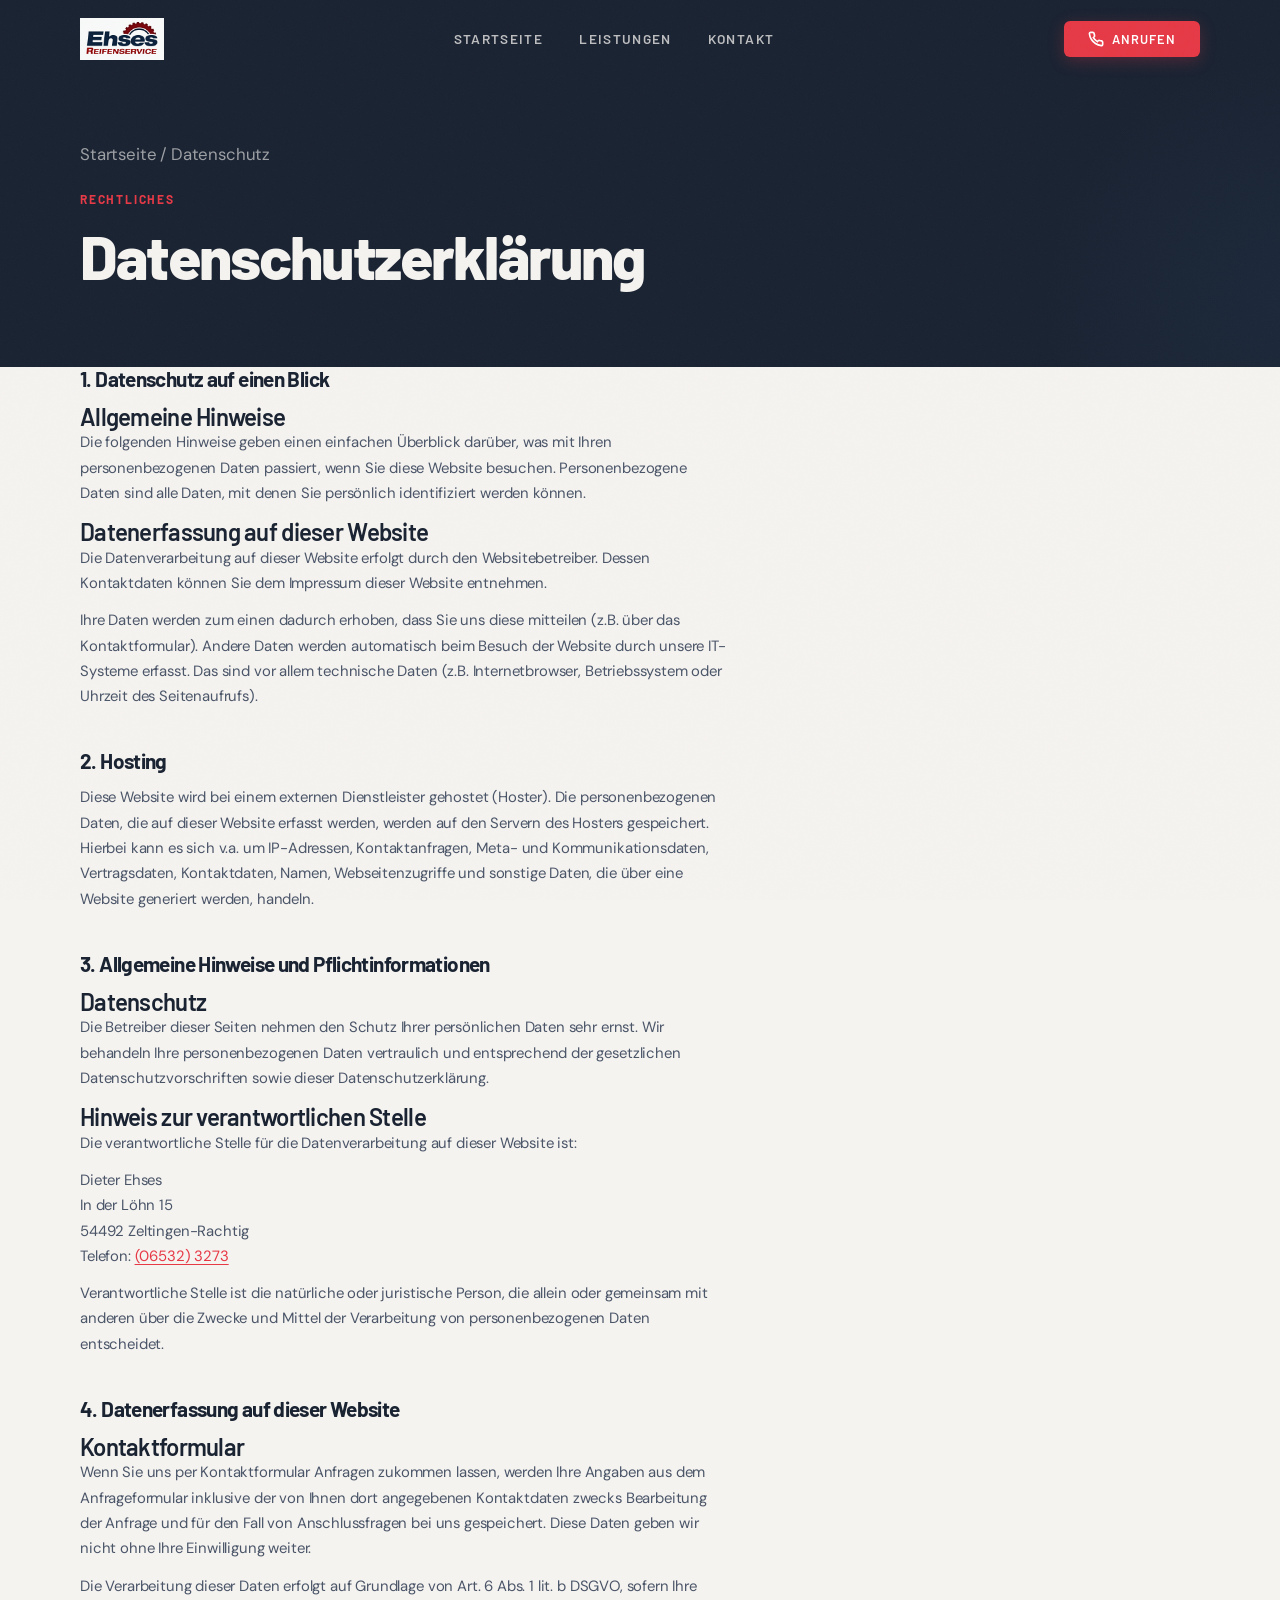
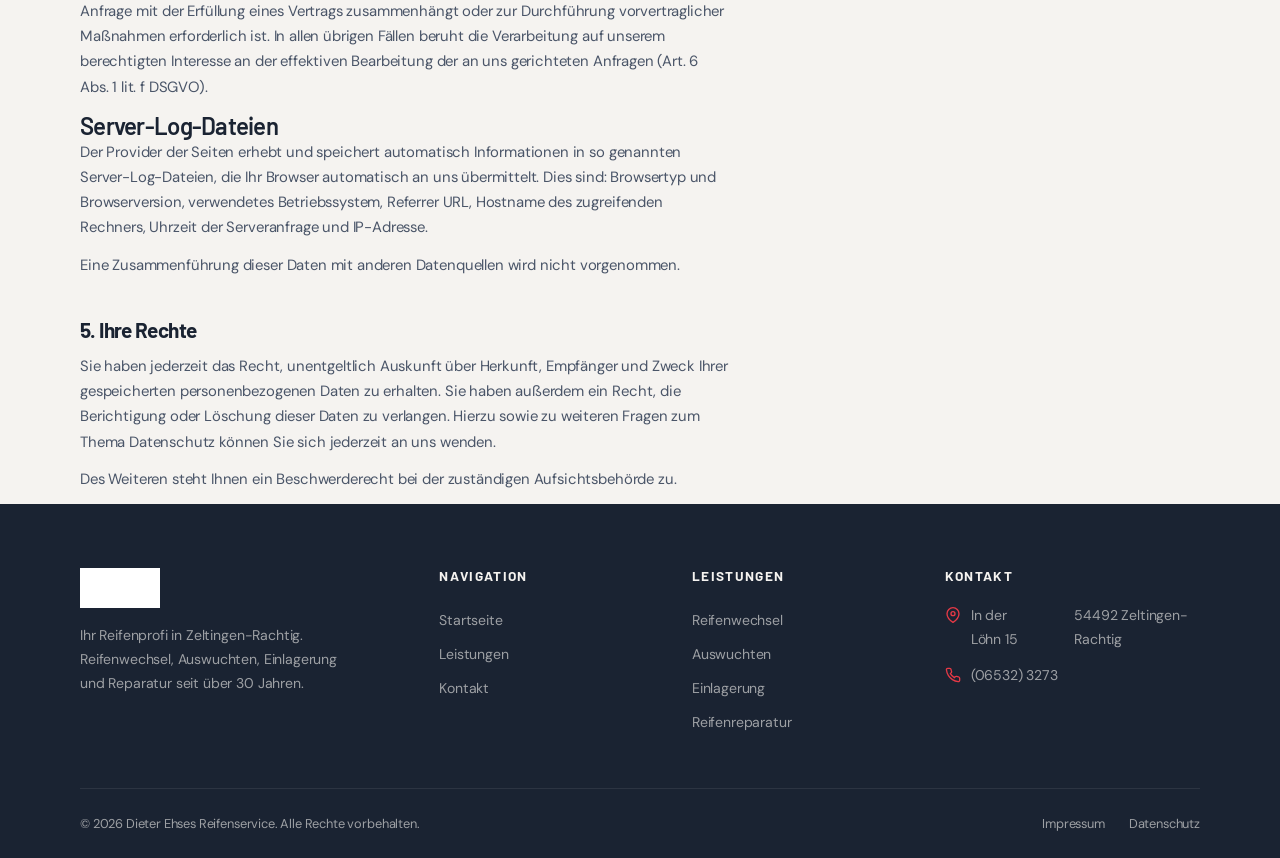
==== commit f07c7a9c: "Fix German umlauts across all HTML files and resolve CSS class mismatches Replaced all broken umlaut" ====
--- a/datenschutz.html
+++ b/datenschutz.html
@@ -4,12 +4,12 @@
     <meta charset="UTF-8">
     <meta name="viewport" content="width=device-width, initial-scale=1.0">
     <title>Datenschutz | Ehses Reifenservice</title>
-    <meta name="description" content="Datenschutzerklaerung von Ehses Reifenservice in Zeltingen-Rachtig.">
+    <meta name="description" content="Datenschutzerklärung von Ehses Reifenservice in Zeltingen-Rachtig.">
     <meta name="robots" content="noindex, follow">
     <link rel="canonical" href="https://ehses-reifenservice.vercel.app/datenschutz.html">
 
     <meta property="og:title" content="Datenschutz | Ehses Reifenservice">
-    <meta property="og:description" content="Datenschutzerklaerung von Ehses Reifenservice.">
+    <meta property="og:description" content="Datenschutzerklärung von Ehses Reifenservice.">
     <meta property="og:type" content="website">
     <meta property="og:locale" content="de_DE">
     <meta property="og:url" content="https://ehses-reifenservice.vercel.app/datenschutz.html">
@@ -43,7 +43,7 @@
             <svg xmlns="http://www.w3.org/2000/svg" width="16" height="16" viewBox="0 0 24 24" fill="none" stroke="currentColor" stroke-width="2.5"><path d="M22 16.92v3a2 2 0 0 1-2.18 2 19.79 19.79 0 0 1-8.63-3.07 19.5 19.5 0 0 1-6-6 19.79 19.79 0 0 1-3.07-8.67A2 2 0 0 1 4.11 2h3a2 2 0 0 1 2 1.72c.127.96.361 1.903.7 2.81a2 2 0 0 1-.45 2.11L8.09 9.91a16 16 0 0 0 6 6l1.27-1.27a2 2 0 0 1 2.11-.45c.907.339 1.85.573 2.81.7A2 2 0 0 1 22 16.92z"/></svg>
             Anrufen
         </a>
-        <button class="hamburger" id="hamburger" aria-label="Menue">
+        <button class="hamburger" id="hamburger" aria-label="Menü">
             <span></span><span></span><span></span>
         </button>
     </div>
@@ -54,7 +54,7 @@
     <div class="container">
         <p class="breadcrumb"><a href="index.html">Startseite</a> / Datenschutz</p>
         <span class="section-label">Rechtliches</span>
-        <h1>Datenschutzerklaerung</h1>
+        <h1>Datenschutzerklärung</h1>
     </div>
 </section>
 
@@ -65,38 +65,38 @@
 
             <h2>1. Datenschutz auf einen Blick</h2>
             <h3>Allgemeine Hinweise</h3>
-            <p>Die folgenden Hinweise geben einen einfachen Ueberblick darueber, was mit Ihren personenbezogenen Daten passiert, wenn Sie diese Website besuchen. Personenbezogene Daten sind alle Daten, mit denen Sie persoenlich identifiziert werden koennen.</p>
+            <p>Die folgenden Hinweise geben einen einfachen Überblick darüber, was mit Ihren personenbezogenen Daten passiert, wenn Sie diese Website besuchen. Personenbezogene Daten sind alle Daten, mit denen Sie persönlich identifiziert werden können.</p>
             <h3>Datenerfassung auf dieser Website</h3>
-            <p>Die Datenverarbeitung auf dieser Website erfolgt durch den Websitebetreiber. Dessen Kontaktdaten koennen Sie dem Impressum dieser Website entnehmen.</p>
-            <p>Ihre Daten werden zum einen dadurch erhoben, dass Sie uns diese mitteilen (z.B. ueber das Kontaktformular). Andere Daten werden automatisch beim Besuch der Website durch unsere IT-Systeme erfasst. Das sind vor allem technische Daten (z.B. Internetbrowser, Betriebssystem oder Uhrzeit des Seitenaufrufs).</p>
+            <p>Die Datenverarbeitung auf dieser Website erfolgt durch den Websitebetreiber. Dessen Kontaktdaten können Sie dem Impressum dieser Website entnehmen.</p>
+            <p>Ihre Daten werden zum einen dadurch erhoben, dass Sie uns diese mitteilen (z.B. über das Kontaktformular). Andere Daten werden automatisch beim Besuch der Website durch unsere IT-Systeme erfasst. Das sind vor allem technische Daten (z.B. Internetbrowser, Betriebssystem oder Uhrzeit des Seitenaufrufs).</p>
 
             <h2>2. Hosting</h2>
-            <p>Diese Website wird bei einem externen Dienstleister gehostet (Hoster). Die personenbezogenen Daten, die auf dieser Website erfasst werden, werden auf den Servern des Hosters gespeichert. Hierbei kann es sich v.a. um IP-Adressen, Kontaktanfragen, Meta- und Kommunikationsdaten, Vertragsdaten, Kontaktdaten, Namen, Webseitenzugriffe und sonstige Daten, die ueber eine Website generiert werden, handeln.</p>
+            <p>Diese Website wird bei einem externen Dienstleister gehostet (Hoster). Die personenbezogenen Daten, die auf dieser Website erfasst werden, werden auf den Servern des Hosters gespeichert. Hierbei kann es sich v.a. um IP-Adressen, Kontaktanfragen, Meta- und Kommunikationsdaten, Vertragsdaten, Kontaktdaten, Namen, Webseitenzugriffe und sonstige Daten, die über eine Website generiert werden, handeln.</p>
 
             <h2>3. Allgemeine Hinweise und Pflichtinformationen</h2>
             <h3>Datenschutz</h3>
-            <p>Die Betreiber dieser Seiten nehmen den Schutz Ihrer persoenlichen Daten sehr ernst. Wir behandeln Ihre personenbezogenen Daten vertraulich und entsprechend der gesetzlichen Datenschutzvorschriften sowie dieser Datenschutzerklaerung.</p>
+            <p>Die Betreiber dieser Seiten nehmen den Schutz Ihrer persönlichen Daten sehr ernst. Wir behandeln Ihre personenbezogenen Daten vertraulich und entsprechend der gesetzlichen Datenschutzvorschriften sowie dieser Datenschutzerklärung.</p>
             <h3>Hinweis zur verantwortlichen Stelle</h3>
-            <p>Die verantwortliche Stelle fuer die Datenverarbeitung auf dieser Website ist:</p>
+            <p>Die verantwortliche Stelle für die Datenverarbeitung auf dieser Website ist:</p>
             <p>
                 Dieter Ehses<br>
-                In der Loehn 15<br>
+                In der Löhn 15<br>
                 54492 Zeltingen-Rachtig<br>
                 Telefon: <a href="tel:065323273">(06532) 3273</a>
             </p>
-            <p>Verantwortliche Stelle ist die natuerliche oder juristische Person, die allein oder gemeinsam mit anderen ueber die Zwecke und Mittel der Verarbeitung von personenbezogenen Daten entscheidet.</p>
+            <p>Verantwortliche Stelle ist die natürliche oder juristische Person, die allein oder gemeinsam mit anderen über die Zwecke und Mittel der Verarbeitung von personenbezogenen Daten entscheidet.</p>
 
             <h2>4. Datenerfassung auf dieser Website</h2>
             <h3>Kontaktformular</h3>
-            <p>Wenn Sie uns per Kontaktformular Anfragen zukommen lassen, werden Ihre Angaben aus dem Anfrageformular inklusive der von Ihnen dort angegebenen Kontaktdaten zwecks Bearbeitung der Anfrage und fuer den Fall von Anschlussfragen bei uns gespeichert. Diese Daten geben wir nicht ohne Ihre Einwilligung weiter.</p>
-            <p>Die Verarbeitung dieser Daten erfolgt auf Grundlage von Art. 6 Abs. 1 lit. b DSGVO, sofern Ihre Anfrage mit der Erfuellung eines Vertrags zusammenhaengt oder zur Durchfuehrung vorvertraglicher Massnahmen erforderlich ist. In allen uebrigen Faellen beruht die Verarbeitung auf unserem berechtigten Interesse an der effektiven Bearbeitung der an uns gerichteten Anfragen (Art. 6 Abs. 1 lit. f DSGVO).</p>
+            <p>Wenn Sie uns per Kontaktformular Anfragen zukommen lassen, werden Ihre Angaben aus dem Anfrageformular inklusive der von Ihnen dort angegebenen Kontaktdaten zwecks Bearbeitung der Anfrage und für den Fall von Anschlussfragen bei uns gespeichert. Diese Daten geben wir nicht ohne Ihre Einwilligung weiter.</p>
+            <p>Die Verarbeitung dieser Daten erfolgt auf Grundlage von Art. 6 Abs. 1 lit. b DSGVO, sofern Ihre Anfrage mit der Erfüllung eines Vertrags zusammenhängt oder zur Durchführung vorvertraglicher Maßnahmen erforderlich ist. In allen übrigen Fällen beruht die Verarbeitung auf unserem berechtigten Interesse an der effektiven Bearbeitung der an uns gerichteten Anfragen (Art. 6 Abs. 1 lit. f DSGVO).</p>
             <h3>Server-Log-Dateien</h3>
-            <p>Der Provider der Seiten erhebt und speichert automatisch Informationen in so genannten Server-Log-Dateien, die Ihr Browser automatisch an uns uebermittelt. Dies sind: Browsertyp und Browserversion, verwendetes Betriebssystem, Referrer URL, Hostname des zugreifenden Rechners, Uhrzeit der Serveranfrage und IP-Adresse.</p>
-            <p>Eine Zusammenfuehrung dieser Daten mit anderen Datenquellen wird nicht vorgenommen.</p>
+            <p>Der Provider der Seiten erhebt und speichert automatisch Informationen in so genannten Server-Log-Dateien, die Ihr Browser automatisch an uns übermittelt. Dies sind: Browsertyp und Browserversion, verwendetes Betriebssystem, Referrer URL, Hostname des zugreifenden Rechners, Uhrzeit der Serveranfrage und IP-Adresse.</p>
+            <p>Eine Zusammenführung dieser Daten mit anderen Datenquellen wird nicht vorgenommen.</p>
 
             <h2>5. Ihre Rechte</h2>
-            <p>Sie haben jederzeit das Recht, unentgeltlich Auskunft ueber Herkunft, Empfaenger und Zweck Ihrer gespeicherten personenbezogenen Daten zu erhalten. Sie haben ausserdem ein Recht, die Berichtigung oder Loeschung dieser Daten zu verlangen. Hierzu sowie zu weiteren Fragen zum Thema Datenschutz koennen Sie sich jederzeit an uns wenden.</p>
-            <p>Des Weiteren steht Ihnen ein Beschwerderecht bei der zustaendigen Aufsichtsbehoerde zu.</p>
+            <p>Sie haben jederzeit das Recht, unentgeltlich Auskunft über Herkunft, Empfänger und Zweck Ihrer gespeicherten personenbezogenen Daten zu erhalten. Sie haben außerdem ein Recht, die Berichtigung oder Löschung dieser Daten zu verlangen. Hierzu sowie zu weiteren Fragen zum Thema Datenschutz können Sie sich jederzeit an uns wenden.</p>
+            <p>Des Weiteren steht Ihnen ein Beschwerderecht bei der zuständigen Aufsichtsbehörde zu.</p>
 
         </div>
     </div>
@@ -108,7 +108,7 @@
         <div class="footer-grid">
             <div class="footer-col">
                 <img src="images/ehses-reifenservice-logo.png" alt="Ehses Reifenservice" class="footer-logo-img">
-                <p class="footer-about">Ihr Reifenprofi in Zeltingen-Rachtig. Reifenwechsel, Auswuchten, Einlagerung und Reparatur seit ueber 30 Jahren.</p>
+                <p class="footer-about">Ihr Reifenprofi in Zeltingen-Rachtig. Reifenwechsel, Auswuchten, Einlagerung und Reparatur seit über 30 Jahren.</p>
             </div>
             <div class="footer-col">
                 <h4>Navigation</h4>
@@ -127,7 +127,7 @@
                 <h4>Kontakt</h4>
                 <p>
                     <svg xmlns="http://www.w3.org/2000/svg" width="16" height="16" viewBox="0 0 24 24" fill="none" stroke="currentColor" stroke-width="2"><path d="M21 10c0 7-9 13-9 13s-9-6-9-13a9 9 0 0 1 18 0z"/><circle cx="12" cy="10" r="3"/></svg>
-                    In der Loehn 15<br><span style="margin-left:26px;">54492 Zeltingen-Rachtig</span>
+                    In der Löhn 15<br><span style="margin-left:26px;">54492 Zeltingen-Rachtig</span>
                 </p>
                 <p>
                     <svg xmlns="http://www.w3.org/2000/svg" width="16" height="16" viewBox="0 0 24 24" fill="none" stroke="currentColor" stroke-width="2"><path d="M22 16.92v3a2 2 0 0 1-2.18 2 19.79 19.79 0 0 1-8.63-3.07 19.5 19.5 0 0 1-6-6 19.79 19.79 0 0 1-3.07-8.67A2 2 0 0 1 4.11 2h3a2 2 0 0 1 2 1.72 12.84 12.84 0 0 0 .7 2.81 2 2 0 0 1-.45 2.11L8.09 9.91a16 16 0 0 0 6 6l1.27-1.27a2 2 0 0 1 2.11-.45 12.84 12.84 0 0 0 2.81.7A2 2 0 0 1 22 16.92z"/></svg>
--- a/styles.css
+++ b/styles.css
@@ -195,6 +195,33 @@
     color: var(--text-light);
     max-width: 55ch;
     line-height: 1.7;
+}
+
+.section-padding {
+    padding: var(--section-gap) 0;
+}
+
+.section-header {
+    text-align: center;
+    margin-bottom: 3rem;
+}
+
+.section-header .section-subtitle {
+    margin: 0 auto;
+}
+
+.section-title {
+    font-family: var(--font-heading);
+    font-size: clamp(1.75rem, 3vw, 2.5rem);
+    font-weight: 800;
+    letter-spacing: -0.03em;
+    line-height: 1.15;
+    color: var(--text);
+    margin-bottom: 16px;
+}
+
+.section-header .section-title {
+    margin-bottom: 12px;
 }
 
 /* --- Buttons --- */
@@ -641,6 +668,49 @@
     line-height: 1.65;
 }
 
+/* Service card icon variant (homepage) */
+.service-icon {
+    width: 56px;
+    height: 56px;
+    border-radius: var(--radius-md);
+    background: rgba(230, 57, 70, 0.08);
+    display: flex;
+    align-items: center;
+    justify-content: center;
+    margin-bottom: 20px;
+    transition: all var(--transition-base);
+}
+
+.service-icon svg {
+    color: var(--accent);
+    transition: transform var(--transition-base);
+}
+
+.service-card:hover .service-icon {
+    background: var(--accent);
+}
+
+.service-card:hover .service-icon svg {
+    color: #fff;
+    transform: rotate(-8deg);
+}
+
+.service-card > .service-icon {
+    margin: 28px 28px 0;
+}
+
+.service-card > h3 {
+    margin: 0 28px 10px;
+    font-size: 1.1rem;
+}
+
+.service-card > p {
+    margin: 0 28px 28px;
+    font-size: 0.9rem;
+    color: var(--text-light);
+    line-height: 1.65;
+}
+
 .service-card-link {
     display: inline-flex;
     align-items: center;
@@ -846,6 +916,12 @@
     font-size: 0.85rem;
     color: var(--accent);
     flex-shrink: 0;
+}
+
+.testimonial-author-info {
+    display: flex;
+    flex-direction: column;
+    gap: 2px;
 }
 
 .testimonial-name {
@@ -979,23 +1055,29 @@
     pointer-events: none;
 }
 
-.cta-content {
+.cta-content,
+.cta-card {
     position: relative;
     z-index: 1;
 }
 
-.cta-content h2 {
+.cta-content h2,
+.cta-card h2,
+.cta-section h2 {
     color: var(--text-on-dark);
     margin-bottom: 16px;
 }
 
-.cta-content p {
+.cta-content p,
+.cta-card p,
+.cta-section p {
     color: var(--text-on-dark-muted);
     margin: 0 auto 36px;
     font-size: 1.05rem;
 }
 
-.cta-actions {
+.cta-actions,
+.cta-buttons {
     display: flex;
     justify-content: center;
     gap: 16px;
